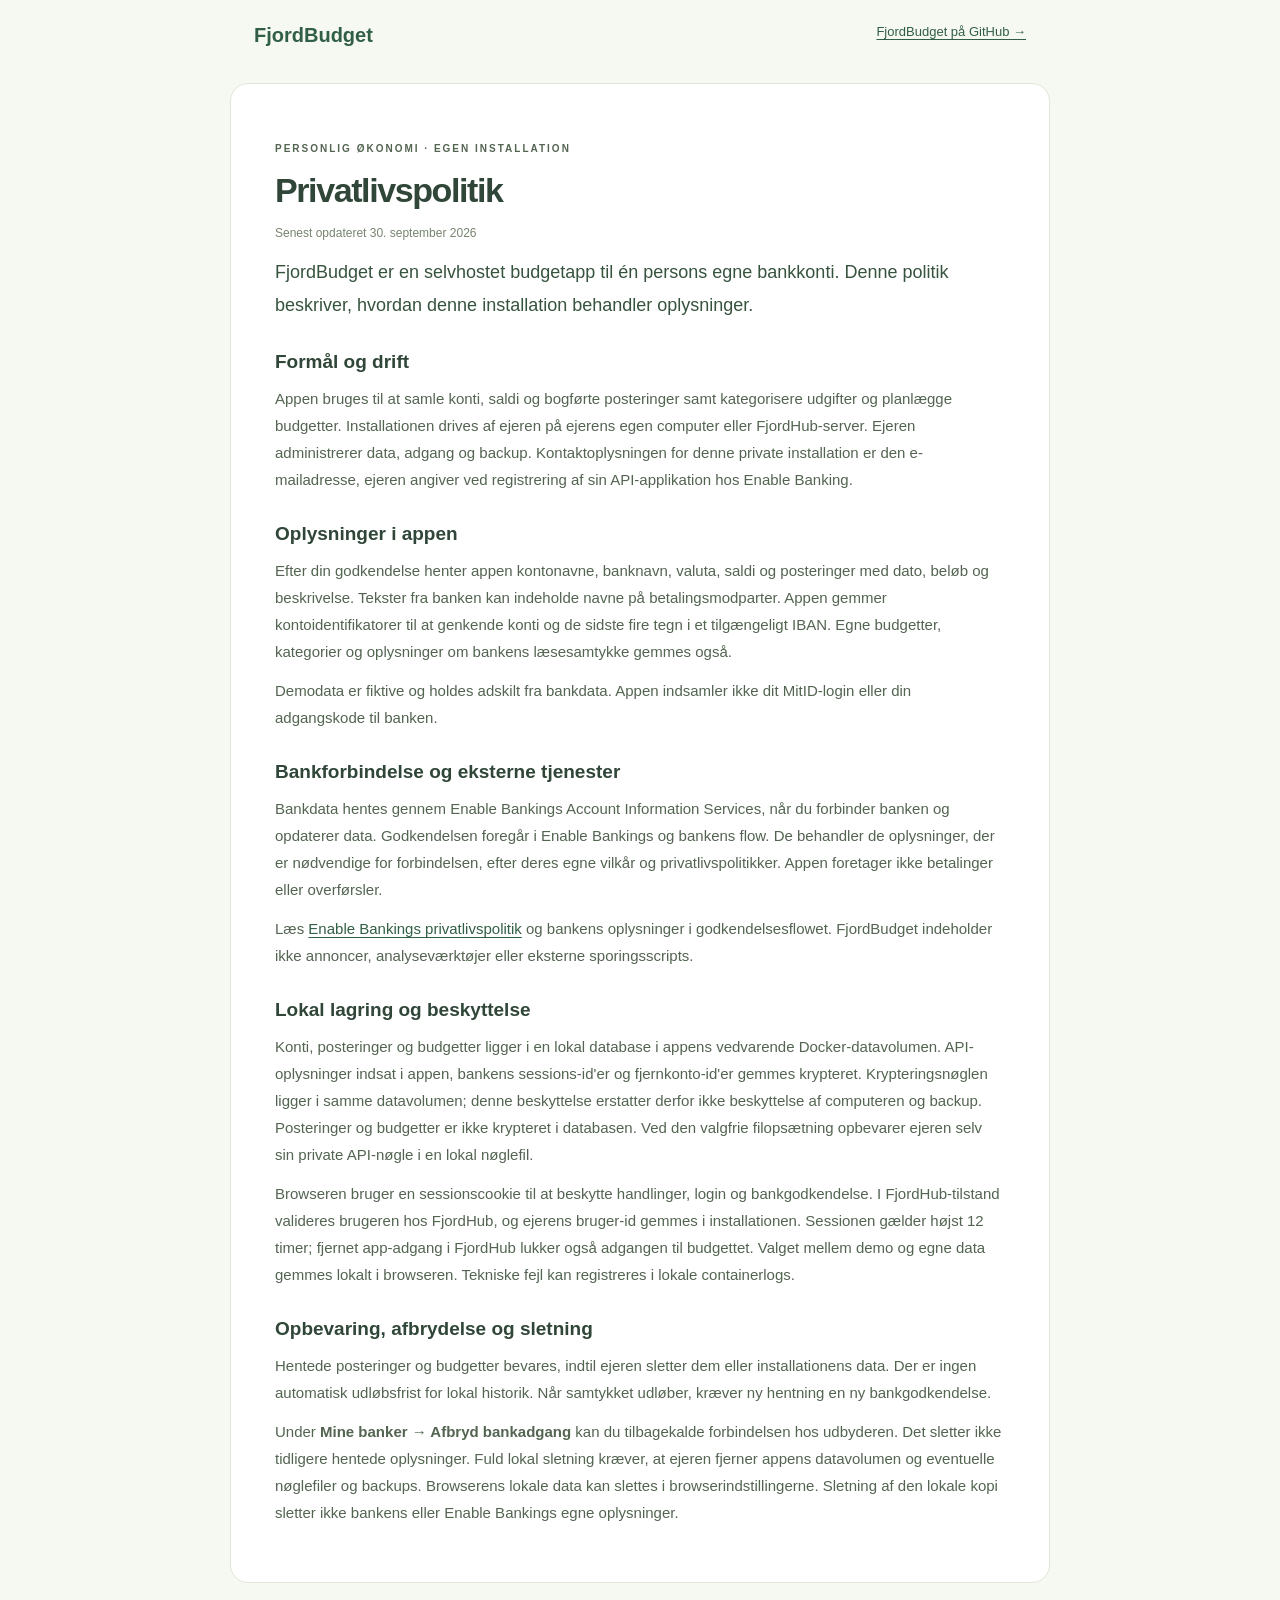
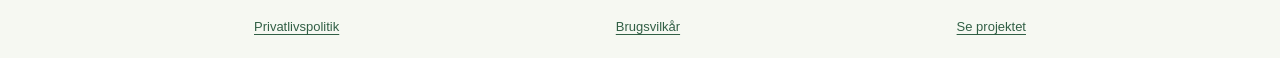
==== docs/privacy.html @ 4dcfc7d3 "Launch FjordBudget with FjordHub login, installer and branding" ====
<!doctype html>
<html lang="da">
<head>
  <meta charset="utf-8"><meta name="viewport" content="width=device-width,initial-scale=1">
  <title>Privatlivspolitik · FjordBudget</title>
  <link rel="icon" href="assets/icon.svg" type="image/svg+xml">
  <link rel="stylesheet" href="assets/style.css">
  <link rel="stylesheet" href="assets/legal.css">
<link rel="apple-touch-icon" href="assets/icon-180.png"><meta name="theme-color" content="#28533f"><link rel="manifest" href="assets/site.webmanifest"></head>
<body class="legal-page">
  <header class="legal-header"><a href="https://github.com/qlerup/fjordbudget" class="legal-brand">FjordBudget</a><a href="https://github.com/qlerup/fjordbudget">FjordBudget på GitHub →</a></header>
  <main class="legal-content">
    <p class="eyebrow">PERSONLIG ØKONOMI · EGEN INSTALLATION</p>
    <h1>Privatlivspolitik</h1>
    <p class="legal-date">Senest opdateret 30. september 2026</p>
    
    <p class="legal-intro">FjordBudget er en selvhostet budgetapp til én persons egne bankkonti. Denne politik beskriver, hvordan denne installation behandler oplysninger.</p>
    <h2>Formål og drift</h2>
    <p>Appen bruges til at samle konti, saldi og bogførte posteringer samt kategorisere udgifter og planlægge budgetter. Installationen drives af ejeren på ejerens egen computer eller FjordHub-server. Ejeren administrerer data, adgang og backup. Kontaktoplysningen for denne private installation er den e-mailadresse, ejeren angiver ved registrering af sin API-applikation hos Enable Banking.</p>
    <h2>Oplysninger i appen</h2>
    <p>Efter din godkendelse henter appen kontonavne, banknavn, valuta, saldi og posteringer med dato, beløb og beskrivelse. Tekster fra banken kan indeholde navne på betalingsmodparter. Appen gemmer kontoidentifikatorer til at genkende konti og de sidste fire tegn i et tilgængeligt IBAN. Egne budgetter, kategorier og oplysninger om bankens læsesamtykke gemmes også.</p>
    <p>Demodata er fiktive og holdes adskilt fra bankdata. Appen indsamler ikke dit MitID-login eller din adgangskode til banken.</p>
    <h2>Bankforbindelse og eksterne tjenester</h2>
    <p>Bankdata hentes gennem Enable Bankings Account Information Services, når du forbinder banken og opdaterer data. Godkendelsen foregår i Enable Bankings og bankens flow. De behandler de oplysninger, der er nødvendige for forbindelsen, efter deres egne vilkår og privatlivspolitikker. Appen foretager ikke betalinger eller overførsler.</p>
    <p>Læs <a href="https://enablebanking.com/privacy/" rel="noreferrer">Enable Bankings privatlivspolitik</a> og bankens oplysninger i godkendelsesflowet. FjordBudget indeholder ikke annoncer, analyseværktøjer eller eksterne sporingsscripts.</p>
    <h2>Lokal lagring og beskyttelse</h2>
    <p>Konti, posteringer og budgetter ligger i en lokal database i appens vedvarende Docker-datavolumen. API-oplysninger indsat i appen, bankens sessions-id'er og fjernkonto-id'er gemmes krypteret. Krypteringsnøglen ligger i samme datavolumen; denne beskyttelse erstatter derfor ikke beskyttelse af computeren og backup. Posteringer og budgetter er ikke krypteret i databasen. Ved den valgfrie filopsætning opbevarer ejeren selv sin private API-nøgle i en lokal nøglefil.</p>
    <p>Browseren bruger en sessionscookie til at beskytte handlinger, login og bankgodkendelse. I FjordHub-tilstand valideres brugeren hos FjordHub, og ejerens bruger-id gemmes i installationen. Sessionen gælder højst 12 timer; fjernet app-adgang i FjordHub lukker også adgangen til budgettet. Valget mellem demo og egne data gemmes lokalt i browseren. Tekniske fejl kan registreres i lokale containerlogs.</p>
    <h2>Opbevaring, afbrydelse og sletning</h2>
    <p>Hentede posteringer og budgetter bevares, indtil ejeren sletter dem eller installationens data. Der er ingen automatisk udløbsfrist for lokal historik. Når samtykket udløber, kræver ny hentning en ny bankgodkendelse.</p>
    <p>Under <strong>Mine banker → Afbryd bankadgang</strong> kan du tilbagekalde forbindelsen hos udbyderen. Det sletter ikke tidligere hentede oplysninger. Fuld lokal sletning kræver, at ejeren fjerner appens datavolumen og eventuelle nøglefiler og backups. Browserens lokale data kan slettes i browserindstillingerne. Sletning af den lokale kopi sletter ikke bankens eller Enable Bankings egne oplysninger.</p>
    
  </main>
  <footer class="legal-footer"><a href="privacy.html">Privatlivspolitik</a><a href="terms.html">Brugsvilkår</a><a href="https://github.com/qlerup/fjordbudget">Se projektet</a></footer>
</body>
</html>
---- docs/assets/style.css ----
:root{--bg:#f7f8f5;--surface:#fff;--ink:#24382f;--muted:#809087;--green:#285a44;--line:#e7ebe5;--pale:#eef3e9;--red:#b26653;--radius:15px;font-family:Inter,"Segoe UI",Arial,sans-serif;color:var(--ink);font-size:14px;font-synthesis:none}*{box-sizing:border-box}body{margin:0;background:var(--bg)}button,input,select{font:inherit}button,a,input,select{-webkit-tap-highlight-color:transparent}button{cursor:pointer}button:disabled{opacity:.5;cursor:default}a{color:var(--green)}button{color:inherit}button:focus-visible,a:focus-visible,input:focus-visible,select:focus-visible{outline:3px solid #90ae79;outline-offset:3px}svg{width:20px;height:20px;fill:none;stroke:currentColor;stroke-width:1.6;stroke-linecap:round;stroke-linejoin:round;flex-shrink:0}[hidden]{display:none!important}.symbols{position:absolute;width:0;height:0;overflow:hidden}.sr-only{position:absolute;width:1px;height:1px;padding:0;margin:-1px;overflow:hidden;clip:rect(0,0,0,0);border:0}.sidebar{width:244px;position:fixed;inset:0 auto 0 0;background:#fff;border-right:1px solid var(--line);display:flex;flex-direction:column;padding:32px 20px 0;z-index:10}.brand{display:flex;align-items:center;gap:10px;text-decoration:none;font-size:23px;font-weight:750;letter-spacing:-1px;margin:0 8px 37px}.brand-mark{width:35px;height:35px;background:var(--green);color:white;border-radius:10px;font-size:35px;font-family:Georgia,serif;line-height:36px;text-align:center;font-weight:bold}.brand-mark span{color:#c9dba5;font-size:24px}.brand-light{font-weight:450}.workspace{display:flex;gap:10px;align-items:center;padding:12px 9px;border:1px solid var(--line);border-radius:10px;font-size:12px;font-weight:600}.workspace-avatar{background:#e9ede5;border-radius:7px;padding:9px;color:#72826d;font-size:13px}.workspace small{display:block;color:var(--muted);font-size:10px;font-weight:400;margin-top:4px}.workspace-dot{height:6px;width:6px;border-radius:50%;background:#6b9560;margin-left:auto}.nav-label{font-size:10px;letter-spacing:1.5px;color:#97a096;margin:32px 12px 13px;font-weight:650}.second-label{margin-top:34px}.nav-item{display:flex;align-items:center;gap:12px;width:100%;padding:13px 14px;background:transparent;border:0;border-radius:9px;margin:3px 0;font-weight:500;color:#6c7a70;text-align:left}.nav-item:hover{background:#f6f8f3}.nav-item.active{color:var(--green);background:#edf2e8;font-weight:650}.nav-item svg{width:18px;height:18px}.nav-count{margin-left:auto;border-radius:5px;background:#e9eee5;color:#688364;padding:2px 6px;font-size:10px}.sidebar-bottom{margin:auto 8px 24px;padding-top:50px}.privacy-icon{display:inline-flex;border:1px solid #dce6d5;border-radius:10px;padding:9px;color:#76936b;margin-bottom:13px}.sidebar-bottom strong{font-size:12px;display:block}.sidebar-bottom p{font-size:11px;color:#8d988c;line-height:1.8}.local-status{font-size:10px;color:#8a9685}.local-status i{display:inline-block;width:5px;height:5px;background:#7da16a;border-radius:50%;margin-right:4px}.sidebar-footer{display:flex;align-items:center;gap:10px;border-top:1px solid var(--line);padding:19px 4px;font-size:11px;font-weight:600}.sidebar-footer small{display:block;font-weight:400;color:var(--muted);font-size:10px;margin-top:4px}.avatar{display:inline-flex;align-items:center;justify-content:center;background:#e9e5d8;color:#8b8168;width:32px;height:32px;border-radius:50%;font-weight:600;font-size:12px}main{margin-left:244px}.topbar{height:76px;padding:0 42px;display:flex;justify-content:space-between;align-items:center;border-bottom:1px solid var(--line);background:#fdfefa}.breadcrumb{font-size:12px;color:#899388}.breadcrumb span{padding:0 13px;color:#b5beb0}.breadcrumb strong{font-weight:500;color:#44533f}.topbar-right{display:flex;gap:24px;align-items:center}.read-badge{font-size:11px;color:#6d8063;display:flex;align-items:center;gap:7px}.read-badge svg{width:15px;height:15px}.content{max-width:1600px;margin:auto;padding:37px 42px 0}.page-heading{display:flex;justify-content:space-between;align-items:center;gap:20px}.eyebrow{font-size:9px;letter-spacing:2px;color:#86967c;font-weight:700;margin:0 0 11px}h1{font-size:34px;letter-spacing:-1.4px;font-weight:600;margin:0;line-height:1.2}.page-heading p:last-child{color:var(--muted);font-size:12px;margin:11px 0 0}.button{display:inline-flex;gap:9px;justify-content:center;align-items:center;border:1px solid transparent;padding:11px 16px;border-radius:8px;font-size:12px;font-weight:550;min-height:39px;white-space:nowrap}.button svg{width:16px;height:16px}.primary{background:var(--green);color:white}.primary:hover{background:#1b4431}.quiet{border-color:var(--line);background:white;color:#68775f}.quiet:hover{background:var(--pale)}.toolbar{display:flex;justify-content:space-between;gap:14px;align-items:center;margin-top:27px}.mode-switch{display:flex;background:#e9eee5;padding:3px;border-radius:8px}.mode-switch button{border:0;background:none;padding:8px 13px;border-radius:6px;font-size:11px;color:#78856f}.mode-switch .selected{background:white;color:#32492e;box-shadow:0 1px 4px #1525170b}.period-controls{display:flex;gap:8px}select,input[type=month]{border:1px solid var(--line);border-radius:8px;padding:9px 12px;background:#fff;color:#5e6e55;font-size:12px;min-height:36px}input[type=month]{max-width:185px}.demo-notice{display:flex;gap:9px;align-items:center;font-size:11px;color:#7c896f;padding:13px 0 20px}.notice-dot{width:6px;height:6px;background:#9bac7b;border-radius:50%}.demo-notice button{margin-left:auto;border:0;background:none;color:#6a7b57;font-size:11px}.demo-notice button span{margin-left:7px}.summary-grid{display:grid;grid-template-columns:1.15fr 1fr 1fr 1fr;gap:16px}.summary-card{background:white;border:1px solid var(--line);border-radius:var(--radius);padding:20px 23px;min-height:151px;position:relative;overflow:hidden}.summary-top{display:flex;align-items:center;justify-content:space-between;color:#7b8774;font-size:11px;position:relative;z-index:1}.summary-top svg{width:17px;height:17px}.metric{font-size:27px;letter-spacing:-1px;font-weight:600;margin:19px 0 12px;position:relative;z-index:1;white-space:nowrap}.metric-footer{font-size:10px;color:#99a18f;position:relative;z-index:1}.balance-card{background:#28533f;border-color:#28533f;color:white}.balance-card .summary-top,.balance-card .metric-footer{color:#c0d1b3}.balance-decoration{position:absolute;width:175px;height:175px;right:-55px;bottom:-104px;border:1px solid #adc59940;border-radius:50%;box-shadow:0 0 0 17px #adc59909,0 0 0 34px #adc59909,0 0 0 51px #adc59909}.metric-icon{border-radius:7px;padding:5px 8px;font-size:16px;line-height:1}.income{color:#6b9270;background:#eef6e9}.expense{color:#b09069;background:#f9f1e6}.budget-icon{color:#889fba;background:#edf2f7}.section-heading{display:flex;justify-content:space-between;align-items:center;gap:14px;margin-bottom:18px}.section-heading h2{font-size:16px;letter-spacing:-.3px;font-weight:600;margin:0}.section-heading p{font-size:10px;color:#95a08c;margin:6px 0 0}.accounts-section{margin-top:29px}.count{background:#e9eee3;color:#829172;padding:2px 6px;font-size:10px;border-radius:5px;vertical-align:2px;margin-left:7px}.accounts-grid{display:grid;grid-template-columns:repeat(3,minmax(0,1fr));gap:16px}.account-card{background:#fff;border:1px solid var(--line);border-radius:12px;padding:19px 20px;display:block;text-align:left;transition:border-color .15s,transform .15s;min-width:0}.account-card:hover{border-color:#a4b498;transform:translateY(-2px)}.account-top{display:flex;align-items:center;gap:11px}.account-bank-icon{width:35px;height:35px;border-radius:9px;display:flex;align-items:center;justify-content:center;background:#edf0f6;color:#8695ae}.account-card:nth-child(2) .account-bank-icon{background:#f5efe2;color:#a89566}.account-card:nth-child(3) .account-bank-icon{background:#eff3e7;color:#8c9c72}.account-name{font-size:12px;font-weight:600}.account-name small{display:block;font-size:9px;color:#99a18f;font-weight:400;margin-top:5px;overflow:hidden;text-overflow:ellipsis;white-space:nowrap}.account-top>.chevron{margin-left:auto;color:#a8b09e;width:14px;height:14px}.account-bottom{display:flex;justify-content:space-between;align-items:end;margin-top:20px;gap:8px}.account-balance{font-size:22px;font-weight:550;letter-spacing:-.6px}.account-number{font-size:10px;color:#a1a993;white-space:nowrap}.sync-status{font-size:11px;color:var(--muted);min-height:0;margin:9px 0 0}.insights{display:grid;grid-template-columns:1.35fr 1fr;gap:20px;margin-top:25px}.panel{border:1px solid var(--line);border-radius:var(--radius);background:white;padding:23px}.legend{display:flex;gap:13px;font-size:9px;color:#859278}.legend span{display:flex;gap:5px;align-items:center}.legend i{height:6px;width:6px;border-radius:2px}.income-dot{background:#698b5c}.expense-dot{background:#d7dec5}.cashflow-chart{height:190px;display:flex;align-items:stretch;gap:12px;margin-top:23px;position:relative;padding:12px 4px 0;background:repeating-linear-gradient(to top,transparent,transparent 46px,#f0f2ec 46px,#f0f2ec 47px)}.chart-group{flex:1;display:flex;flex-direction:column;align-items:center;justify-content:flex-end;gap:11px;min-width:0}.bars{height:146px;display:flex;align-items:flex-end;gap:7px;width:70%;max-width:82px}.bar{width:50%;border-radius:5px 5px 0 0;min-height:2px;background:#698b5c}.bar.expenses{background:#d7dec5}.chart-label{font-size:10px;color:#97a08e;min-height:18px}.chart-footer{display:flex;justify-content:space-between;align-items:center;border-top:1px solid #f0f2eb;margin-top:16px;padding-top:14px;font-size:9px;color:#99a38e;gap:10px}.chart-footer strong{color:#6b835a;font-size:10px;font-weight:550;white-space:nowrap}.text-button{background:none;border:0;font-size:11px;color:#6d845a;padding:5px 0;text-decoration:none}.text-button span{margin-left:7px}.budget-progress-label{display:flex;justify-content:space-between;font-size:10px;color:#92a083;margin:22px 0 9px}.budget-progress-label strong{color:#435e35;font-size:12px;font-weight:550}.progress{height:6px;border-radius:8px;background:#eff2e9;overflow:hidden}.progress-fill{height:100%;border-radius:8px;background:#849e69}.progress-fill.over{background:#c99176}.budget-row{display:grid;grid-template-columns:minmax(0,1fr) auto;align-items:center;column-gap:10px;row-gap:8px;margin-top:17px;font-size:11px}.budget-category{display:flex;align-items:center;gap:7px;color:#617050}.category-dot{width:7px;height:7px;border-radius:50%;flex:none}.budget-value{font-size:10px;color:#9ca58e}.budget-value b{color:#657a53;font-weight:500}.budget-row .progress{grid-column:1/-1;height:4px}.budget-detail{display:block;border-top:1px solid #f1f3eb;margin-top:20px;padding-top:14px;width:100%;text-align:left}.full-budget{margin-top:25px}.full-budget .budget-row{padding:15px 0;font-size:14px}.full-budget .budget-value{font-size:13px}.transactions-panel{margin-top:25px;padding-bottom:0}.transaction-filters{display:flex;gap:10px;margin:22px 0 16px}.search-field{display:flex;align-items:center;gap:9px;flex:1;border:1px solid var(--line);border-radius:7px;padding:0 11px;color:#9fa890}.search-field input{border:0;outline:none;background:none;width:100%;padding:10px 0;font-size:11px;min-width:0;color:var(--ink)}.search-field svg{width:15px;height:15px}.search-field input::placeholder{color:#a1aa95}.transaction-filters select{font-size:10px;max-width:190px;min-width:132px}.subtle-tag{font-size:9px;color:#8e9d80;background:#f4f6ef;border:1px solid #e9eddf;border-radius:5px;padding:5px 8px}.table-scroll{overflow-x:auto}table{width:100%;border-collapse:collapse;text-align:left;white-space:nowrap}th{font-size:9px;font-weight:500;color:#a0a98f;background:#f8faf4;padding:12px 9px}th:first-child{border-radius:5px 0 0 5px;padding-left:12px}th:last-child{border-radius:0 5px 5px 0}td{padding:13px 9px;border-bottom:1px solid #f0f3eb;font-size:10px;color:#899779}td:first-child{padding-left:4px}.amount-cell{text-align:right}td.amount-cell{font-weight:600;font-size:11px;color:#526647}.positive{color:#4a8761!important}.merchant{display:flex;align-items:center;gap:10px;max-width:330px}.merchant-logo{background:#f2f4ed;border:1px solid #e9ede1;min-width:31px;height:31px;border-radius:8px;display:flex;align-items:center;justify-content:center;font-size:11px;font-weight:600;color:#7d8d6c}.merchant-name{display:block;color:#465c39;font-size:11px;font-weight:500;max-width:260px;overflow:hidden;text-overflow:ellipsis}.merchant-kind{display:block;color:#a6ae99;font-size:9px;margin-top:4px}.category-select{padding:5px 7px;font-size:9px;border-color:transparent;background:#f5f7ef;color:#7e8f6c;max-width:145px;min-height:28px;border-radius:5px}.category-select:hover{border-color:#dce3d0}.table-footer{display:flex;justify-content:space-between;align-items:center;padding:16px 0;color:#9aa58b;font-size:10px}.table-footer>div{display:flex;align-items:center;gap:13px}.page-button{border:1px solid var(--line);border-radius:5px;background:white;padding:4px 9px;color:#7b8c68}.main-footer{display:flex;justify-content:space-between;gap:15px;padding:26px 0 25px;font-size:9px;color:#a4ad96}.main-footer span span{padding:0 6px}.empty-state{text-align:center;padding:36px 20px;color:#8a997b;grid-column:1/-1;border:1px dashed #dce4d0;border-radius:12px}.empty-state svg{width:26px;height:26px}.empty-state h3{font-size:14px;font-weight:550;color:#6a7e5a}.empty-state p{font-size:12px}.loading{padding:65px;text-align:center;color:#7e8f6f}.error-box{background:#fff2ec;border:1px solid #edcfbe;border-radius:8px;color:#9d573c;padding:12px;margin:16px 0;font-size:12px;line-height:1.6}.negative{color:var(--red)!important}dialog{border:1px solid #e0e7d7;border-radius:20px;box-shadow:0 30px 100px #14261330;width:min(560px,calc(100% - 28px));max-height:90vh;padding:30px;color:var(--ink);overflow:auto}dialog::backdrop{background:#14241666;backdrop-filter:blur(4px)}.dialog-header{display:flex;justify-content:space-between;align-items:center;gap:14px;margin-bottom:19px}.dialog-icon{background:#edf3e6;color:#6a8954;padding:11px;border-radius:12px;display:flex}.icon-button{padding:6px;display:flex;background:transparent;border:0;color:#8a9880;border-radius:5px;margin-left:auto}.icon-button:hover{background:#f1f5e9}dialog h2{font-size:26px;font-weight:600;letter-spacing:-.8px;margin:0}dialog h3{font-size:15px;font-weight:600}dialog p{font-size:12px;line-height:1.75;color:#849475}.dialog-intro{margin:12px 0 20px}.permission-box{display:flex;gap:12px;background:#f1f6eb;border:1px solid #e2ebd7;border-radius:11px;padding:15px;margin-bottom:23px;color:#6c8a53}.permission-box strong{display:block;font-size:12px;color:#536f3d}.permission-box span{display:block;margin-top:6px;font-size:11px;line-height:1.7}.setup-steps{padding-left:23px;color:#7d9564}.setup-steps li{padding:7px 0 12px 4px;font-size:12px}.setup-steps strong{display:block;color:#536a43;font-size:12px}.setup-steps span{display:block;margin-top:6px;color:#8a9979;font-size:11px;line-height:1.7}code{font-size:11px;background:#f1f3ec;padding:3px 5px;border-radius:4px;overflow-wrap:anywhere}#callbackUrl{display:block;margin-top:8px;padding:10px}.full-width{width:100%;margin-top:15px}#bankPicker label{display:block;margin-bottom:8px;font-size:12px}#bankSelect{width:100%}.small{font-size:11px}.muted{color:var(--muted)}.connection{padding:16px 0;border-top:1px solid var(--line);margin-top:15px}.connection strong{font-size:13px}.connection p{font-size:11px;margin:7px 0}.disconnect{color:#a3745f;background:none;border:0;padding:4px 0;font-size:11px}.budget-fields{display:grid;gap:12px;margin:20px 0}.budget-field{display:flex;justify-content:space-between;align-items:center;gap:12px;font-size:12px}.budget-field input{width:130px;padding:10px;border:1px solid #dde5d4;border-radius:7px;text-align:right}.dialog-actions{display:flex;justify-content:flex-end;gap:10px;border-top:1px solid var(--line);padding-top:20px}.toast{position:fixed;bottom:26px;left:calc(50% + 122px);transform:translateX(-50%);background:#284c33;color:white;padding:14px 22px;border-radius:10px;box-shadow:0 8px 30px #20301222;z-index:100;font-size:12px;max-width:calc(100vw - 30px)}
@media(min-width:1600px){.content{padding-top:45px}.summary-card{padding:24px}.metric{font-size:32px}.cashflow-chart{height:220px}.bars{height:176px}.accounts-section{margin-top:34px}}
@media(max-width:1250px){.sidebar{width:210px;padding-left:15px;padding-right:15px}.brand{font-size:20px;margin-left:3px}.workspace{padding:10px 7px}.workspace small{font-size:9px}main{margin-left:210px}.content{padding:29px 25px 0}.topbar{padding:0 25px}.metric{font-size:23px}.summary-card{padding:17px}.account-balance{font-size:19px}.insights{grid-template-columns:1.1fr 1fr;gap:16px}.panel{padding:19px}.legend{gap:8px;font-size:8px}.toast{left:calc(50% + 105px)}}
@media(max-width:1050px){.summary-grid{grid-template-columns:1fr 1fr}.accounts-grid{gap:10px}.account-card{padding:15px}.account-balance{font-size:18px}.account-number{display:none}.insights{grid-template-columns:1fr}.legend{font-size:10px}.budget-preview .budget-row{margin-top:15px}.cashflow-chart{height:210px}.bars{height:166px}}
@media(max-width:760px){.sidebar{position:sticky;inset:auto;top:0;width:100%;height:auto;padding:10px 16px;border-right:0;border-bottom:1px solid var(--line);flex-direction:row;align-items:center;justify-content:space-between}.brand{margin:0;font-size:19px;gap:7px}.brand-mark{width:28px;height:28px;font-size:28px;line-height:29px}.brand-mark span{font-size:20px}.workspace,.nav-label,.sidebar-bottom,.sidebar-footer,.sidebar>.nav-item{display:none}.sidebar nav{display:flex;gap:2px}.nav-item{padding:8px;width:auto;font-size:0;gap:0;border-radius:7px}.nav-item svg{width:18px;height:18px}.nav-count{display:none}main{margin-left:0}.topbar{height:48px;padding:0 20px}.topbar-right .avatar{display:none}.read-badge{font-size:9px;gap:4px}.breadcrumb{font-size:10px}.breadcrumb span{padding:0 7px}.content{padding:25px 19px 0}.page-heading{align-items:flex-start;gap:12px}h1{font-size:26px;letter-spacing:-1px}.eyebrow{font-size:8px;letter-spacing:1.5px}.page-heading p:last-child{font-size:11px}.page-heading>.button{font-size:10px;padding:9px 11px;min-height:35px;gap:5px}.page-heading>.button svg{width:13px}.toolbar{margin-top:23px;flex-wrap:wrap}.mode-switch{width:100%}.mode-switch button{flex:1}.period-controls{width:100%;justify-content:flex-end}.period-controls input{flex:1;max-width:none}.demo-notice{font-size:10px;align-items:flex-start;line-height:1.6;padding:14px 0}.notice-dot{margin-top:5px;flex-shrink:0}.demo-notice button{display:none}.summary-grid{gap:10px}.summary-card{min-height:129px;padding:15px}.summary-top{font-size:10px;gap:4px}.metric{font-size:22px;margin:16px 0 10px}.metric-footer{font-size:8px;line-height:1.5}.metric-icon{padding:4px 6px;font-size:13px}.accounts-section{margin-top:25px}.section-heading h2{font-size:15px}.section-heading p{font-size:9px}.section-heading .button{font-size:10px;padding:9px}.accounts-grid{grid-template-columns:1fr}.account-card{display:flex;justify-content:space-between;align-items:center;padding:15px}.account-top{gap:10px;min-width:0}.account-name{font-size:12px}.account-name small{font-size:9px}.account-top>.chevron{display:none}.account-bottom{margin-top:0;flex-direction:column;align-items:flex-end;gap:5px}.account-balance{font-size:20px}.account-number{display:block}.panel{padding:17px}.insights{margin-top:20px}.legend{font-size:8px}.transactions-panel{padding-bottom:0}.transaction-filters{flex-wrap:wrap;margin:17px 0 12px;gap:8px}.search-field{flex-basis:100%}.transaction-filters select{flex:1;max-width:none;min-width:0}.merchant{max-width:190px}.merchant-name{max-width:145px}.table-scroll{margin-right:-17px;padding-right:17px}table{min-width:650px}td{padding:13px 8px}.main-footer{font-size:8px}.main-footer>span:last-child{display:none}.toast{left:50%;width:max-content}.chart-footer{font-size:8px}.chart-footer strong{font-size:9px}dialog{padding:23px}.dialog-header{margin-bottom:17px}dialog h2{font-size:24px}.empty-state{padding:25px 16px}}
@media(prefers-reduced-motion:reduce){*{scroll-behavior:auto!important;transition:none!important}}
/* Keep amounts visible on a phone; category editing stays below the merchant. */
@media(max-width:760px){
  .table-scroll{overflow:visible;margin:0;padding:0}
  table{min-width:0;white-space:normal;display:block}
  thead{display:none}tbody{display:block}
  tbody tr{display:grid;grid-template-columns:minmax(0,1fr) auto;gap:3px 9px;padding:13px 0;border-bottom:1px solid var(--line)}
  td{border:0;padding:0!important}
  td:first-child{grid-column:1;grid-row:1}
  td:nth-child(2),td:nth-child(4){display:none}
  td:nth-child(3){grid-column:1;grid-row:2;padding-left:41px!important}
  td.amount-cell{grid-column:2;grid-row:1/3;align-self:center;font-size:12px;white-space:nowrap}
  .merchant{max-width:none;min-width:0}.merchant>span:last-child{min-width:0}
  .merchant-name{max-width:100%;font-size:12px}.merchant-kind{font-size:10px}
  .category-select{font-size:10px;max-width:145px;min-height:26px;padding:3px 5px}
}

#bankCredentialsForm{margin:18px 0 22px}#bankCredentialsForm label{display:block;font-size:12px;font-weight:600;margin:14px 0 8px}#bankCredentialsForm input,#bankCredentialsForm textarea{display:block;box-sizing:border-box;width:100%;min-width:0;border:1px solid var(--line);border-radius:8px;padding:11px;background:#fafbf7;color:var(--ink);font:12px monospace}#bankCredentialsForm textarea{resize:vertical}#editBankCredentials{margin-top:14px}

.bank-dropdown{border:1px solid var(--line);border-radius:10px;background:white;overflow:hidden}.bank-dropdown:focus-within{border-color:#91ab7d;box-shadow:0 0 0 3px #91ab7d26}.bank-dropdown-button{display:flex;align-items:center;justify-content:space-between;gap:12px;width:100%;padding:13px 15px;border:0;background:#fafcf7;color:var(--ink);font:inherit;font-size:12px;text-align:left}.bank-dropdown-button svg{width:15px;height:15px;transform:rotate(90deg)}.bank-dropdown-button[aria-expanded=true] svg{transform:rotate(-90deg)}.bank-dropdown-panel{border-top:1px solid var(--line);padding:8px}.bank-dropdown-panel input{box-sizing:border-box;width:100%;padding:10px 12px;border:1px solid var(--line);border-radius:7px;font:inherit;font-size:12px;background:#fafcf7;color:var(--ink)}#bankOptions{max-height:210px;overflow:auto;margin-top:6px}.bank-option{padding:11px 12px;border-radius:7px;font-size:12px;cursor:pointer;display:flex;justify-content:space-between;gap:8px;align-items:center}.bank-option[aria-selected=true]{color:var(--green);font-weight:650;background:#edf3e7}.bank-option.active,.bank-option:hover{background:#f0f4e9}.bank-option[aria-disabled=true]{color:#8b9286;cursor:default}.bank-option small{font-size:10px;font-weight:400;text-align:right;max-width:130px}.bank-search-empty{padding:5px 10px}#bankAvailability{background:#f5f7f0;border-radius:8px;padding:12px}
---- docs/assets/legal.css ----
.legal-page{background:#f6f8f2;color:#304638}
.login-card{max-width:480px!important;margin:8vh auto!important}.login-card>img{max-width:100%;height:auto}.login-form{display:grid;gap:10px;margin-top:24px}.login-form label{font-size:13px}.login-form input:not([type=hidden]){width:100%;box-sizing:border-box;background:#fafcf7;border:1px solid #dce5d5;border-radius:8px;padding:12px;font:inherit}.login-card .small{font-size:12px}
.legal-header,.legal-footer{max-width:820px;margin:auto;padding:24px;display:flex;justify-content:space-between;gap:18px;flex-wrap:wrap;font-size:13px}
.legal-page a{color:#315f45;text-underline-offset:3px}
.legal-brand{font-size:20px;font-weight:700;text-decoration:none}
main.legal-content{box-sizing:border-box;max-width:820px;margin:12px auto;background:white;border:1px solid #e0e7d7;border-radius:18px;padding:44px}
.legal-content h1{font-size:34px;overflow-wrap:anywhere}.legal-content h2{font-size:19px;margin:30px 0 12px}
.legal-content p{font-size:15px;line-height:1.8;margin:12px 0;color:#536451}.legal-content .legal-intro{font-size:18px;color:#36533e}
.legal-content .eyebrow{font-size:10px}.legal-content .legal-date{font-size:12px;color:#77836f}
@media(max-width:600px){main.legal-content{margin:0 12px;padding:24px}.legal-content h1{font-size:29px}.legal-header,.legal-footer{padding:20px 24px}}
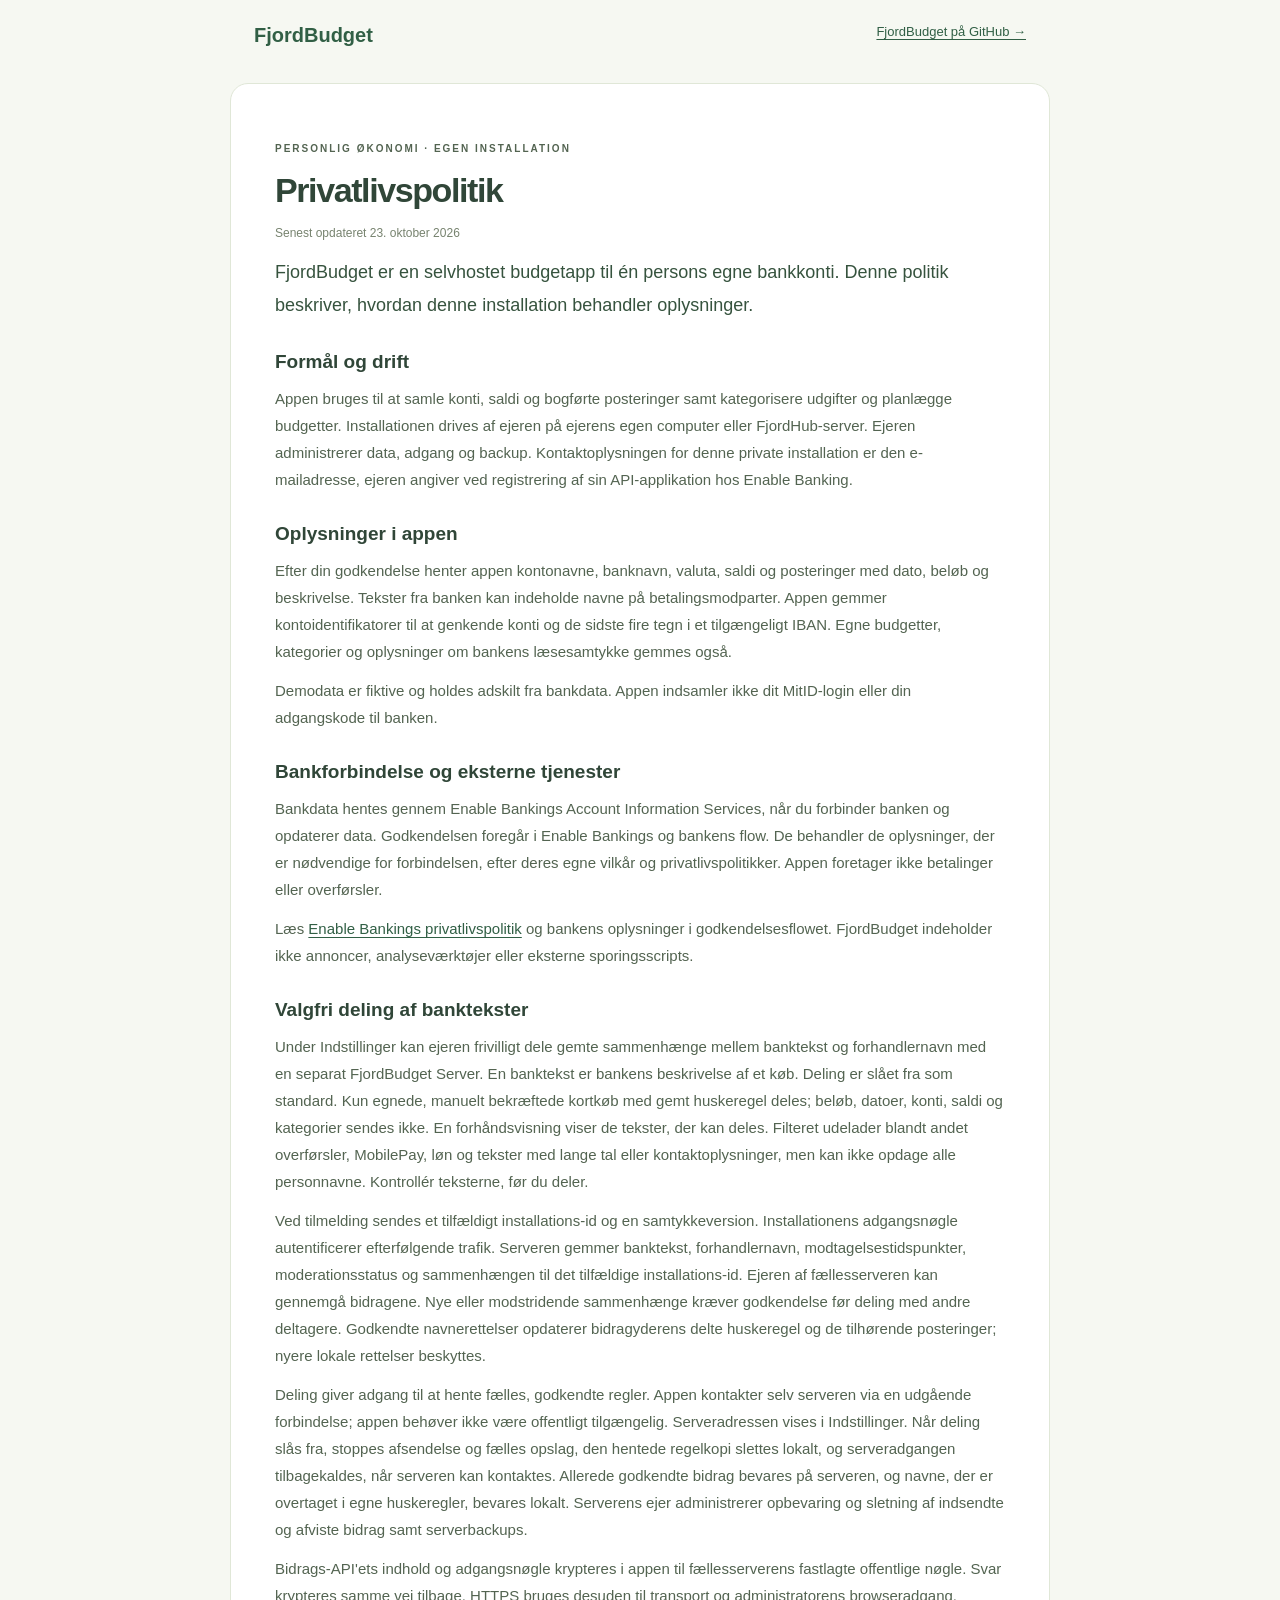
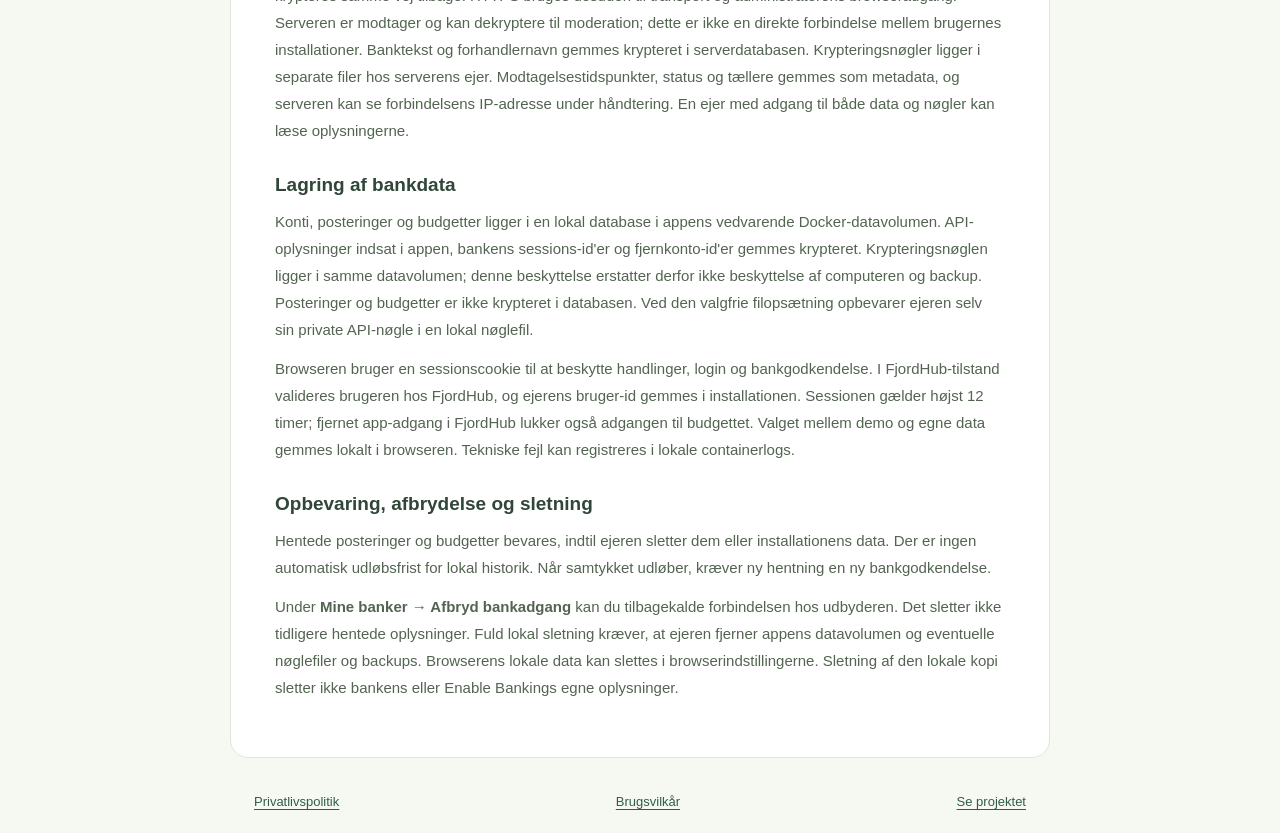
==== commit a4523f17: "Add opt-in encrypted FjordBudget Server collaboration and moderation" ====
--- a/docs/privacy.html
+++ b/docs/privacy.html
@@ -3,16 +3,16 @@
 <head>
   <meta charset="utf-8"><meta name="viewport" content="width=device-width,initial-scale=1">
   <title>Privatlivspolitik · FjordBudget</title>
-  <link rel="icon" href="assets/icon.svg" type="image/svg+xml">
+  <link rel="icon" href="assets/icon.svg?v=brand-budget-green-20261005" type="image/svg+xml">
   <link rel="stylesheet" href="assets/style.css">
   <link rel="stylesheet" href="assets/legal.css">
-<link rel="apple-touch-icon" href="assets/icon-180.png"><meta name="theme-color" content="#28533f"><link rel="manifest" href="assets/site.webmanifest"></head>
+<link rel="apple-touch-icon" href="assets/icon-180.png?v=brand-budget-green-20261005"><meta name="theme-color" content="#28533f"><link rel="manifest" href="assets/site.webmanifest"></head>
 <body class="legal-page">
   <header class="legal-header"><a href="https://github.com/qlerup/fjordbudget" class="legal-brand">FjordBudget</a><a href="https://github.com/qlerup/fjordbudget">FjordBudget på GitHub →</a></header>
   <main class="legal-content">
     <p class="eyebrow">PERSONLIG ØKONOMI · EGEN INSTALLATION</p>
     <h1>Privatlivspolitik</h1>
-    <p class="legal-date">Senest opdateret 30. september 2026</p>
+    <p class="legal-date">Senest opdateret 23. oktober 2026</p>
     
     <p class="legal-intro">FjordBudget er en selvhostet budgetapp til én persons egne bankkonti. Denne politik beskriver, hvordan denne installation behandler oplysninger.</p>
     <h2>Formål og drift</h2>
@@ -23,7 +23,12 @@
     <h2>Bankforbindelse og eksterne tjenester</h2>
     <p>Bankdata hentes gennem Enable Bankings Account Information Services, når du forbinder banken og opdaterer data. Godkendelsen foregår i Enable Bankings og bankens flow. De behandler de oplysninger, der er nødvendige for forbindelsen, efter deres egne vilkår og privatlivspolitikker. Appen foretager ikke betalinger eller overførsler.</p>
     <p>Læs <a href="https://enablebanking.com/privacy/" rel="noreferrer">Enable Bankings privatlivspolitik</a> og bankens oplysninger i godkendelsesflowet. FjordBudget indeholder ikke annoncer, analyseværktøjer eller eksterne sporingsscripts.</p>
-    <h2>Lokal lagring og beskyttelse</h2>
+    <h2>Valgfri deling af banktekster</h2>
+    <p>Under Indstillinger kan ejeren frivilligt dele gemte sammenhænge mellem banktekst og forhandlernavn med en separat FjordBudget Server. En banktekst er bankens beskrivelse af et køb. Deling er slået fra som standard. Kun egnede, manuelt bekræftede kortkøb med gemt huskeregel deles; beløb, datoer, konti, saldi og kategorier sendes ikke. En forhåndsvisning viser de tekster, der kan deles. Filteret udelader blandt andet overførsler, MobilePay, løn og tekster med lange tal eller kontaktoplysninger, men kan ikke opdage alle personnavne. Kontrollér teksterne, før du deler.</p>
+    <p>Ved tilmelding sendes et tilfældigt installations-id og en samtykkeversion. Installationens adgangsnøgle autentificerer efterfølgende trafik. Serveren gemmer banktekst, forhandlernavn, modtagelsestidspunkter, moderationsstatus og sammenhængen til det tilfældige installations-id. Ejeren af fællesserveren kan gennemgå bidragene. Nye eller modstridende sammenhænge kræver godkendelse før deling med andre deltagere. Godkendte navnerettelser opdaterer bidragyderens delte huskeregel og de tilhørende posteringer; nyere lokale rettelser beskyttes.</p>
+    <p>Deling giver adgang til at hente fælles, godkendte regler. Appen kontakter selv serveren via en udgående forbindelse; appen behøver ikke være offentligt tilgængelig. Serveradressen vises i Indstillinger. Når deling slås fra, stoppes afsendelse og fælles opslag, den hentede regelkopi slettes lokalt, og serveradgangen tilbagekaldes, når serveren kan kontaktes. Allerede godkendte bidrag bevares på serveren, og navne, der er overtaget i egne huskeregler, bevares lokalt. Serverens ejer administrerer opbevaring og sletning af indsendte og afviste bidrag samt serverbackups.</p>
+    <p>Bidrags-API'ets indhold og adgangsnøgle krypteres i appen til fællesserverens fastlagte offentlige nøgle. Svar krypteres samme vej tilbage. HTTPS bruges desuden til transport og administratorens browseradgang. Serveren er modtager og kan dekryptere til moderation; dette er ikke en direkte forbindelse mellem brugernes installationer. Banktekst og forhandlernavn gemmes krypteret i serverdatabasen. Krypteringsnøgler ligger i separate filer hos serverens ejer. Modtagelsestidspunkter, status og tællere gemmes som metadata, og serveren kan se forbindelsens IP-adresse under håndtering. En ejer med adgang til både data og nøgler kan læse oplysningerne.</p>
+    <h2>Lagring af bankdata</h2>
     <p>Konti, posteringer og budgetter ligger i en lokal database i appens vedvarende Docker-datavolumen. API-oplysninger indsat i appen, bankens sessions-id'er og fjernkonto-id'er gemmes krypteret. Krypteringsnøglen ligger i samme datavolumen; denne beskyttelse erstatter derfor ikke beskyttelse af computeren og backup. Posteringer og budgetter er ikke krypteret i databasen. Ved den valgfrie filopsætning opbevarer ejeren selv sin private API-nøgle i en lokal nøglefil.</p>
     <p>Browseren bruger en sessionscookie til at beskytte handlinger, login og bankgodkendelse. I FjordHub-tilstand valideres brugeren hos FjordHub, og ejerens bruger-id gemmes i installationen. Sessionen gælder højst 12 timer; fjernet app-adgang i FjordHub lukker også adgangen til budgettet. Valget mellem demo og egne data gemmes lokalt i browseren. Tekniske fejl kan registreres i lokale containerlogs.</p>
     <h2>Opbevaring, afbrydelse og sletning</h2>
--- a/docs/assets/style.css
+++ b/docs/assets/style.css
@@ -1,8 +1,8 @@
-:root{--bg:#f7f8f5;--surface:#fff;--ink:#24382f;--muted:#809087;--green:#285a44;--line:#e7ebe5;--pale:#eef3e9;--red:#b26653;--radius:15px;font-family:Inter,"Segoe UI",Arial,sans-serif;color:var(--ink);font-size:14px;font-synthesis:none}*{box-sizing:border-box}body{margin:0;background:var(--bg)}button,input,select{font:inherit}button,a,input,select{-webkit-tap-highlight-color:transparent}button{cursor:pointer}button:disabled{opacity:.5;cursor:default}a{color:var(--green)}button{color:inherit}button:focus-visible,a:focus-visible,input:focus-visible,select:focus-visible{outline:3px solid #90ae79;outline-offset:3px}svg{width:20px;height:20px;fill:none;stroke:currentColor;stroke-width:1.6;stroke-linecap:round;stroke-linejoin:round;flex-shrink:0}[hidden]{display:none!important}.symbols{position:absolute;width:0;height:0;overflow:hidden}.sr-only{position:absolute;width:1px;height:1px;padding:0;margin:-1px;overflow:hidden;clip:rect(0,0,0,0);border:0}.sidebar{width:244px;position:fixed;inset:0 auto 0 0;background:#fff;border-right:1px solid var(--line);display:flex;flex-direction:column;padding:32px 20px 0;z-index:10}.brand{display:flex;align-items:center;gap:10px;text-decoration:none;font-size:23px;font-weight:750;letter-spacing:-1px;margin:0 8px 37px}.brand-mark{width:35px;height:35px;background:var(--green);color:white;border-radius:10px;font-size:35px;font-family:Georgia,serif;line-height:36px;text-align:center;font-weight:bold}.brand-mark span{color:#c9dba5;font-size:24px}.brand-light{font-weight:450}.workspace{display:flex;gap:10px;align-items:center;padding:12px 9px;border:1px solid var(--line);border-radius:10px;font-size:12px;font-weight:600}.workspace-avatar{background:#e9ede5;border-radius:7px;padding:9px;color:#72826d;font-size:13px}.workspace small{display:block;color:var(--muted);font-size:10px;font-weight:400;margin-top:4px}.workspace-dot{height:6px;width:6px;border-radius:50%;background:#6b9560;margin-left:auto}.nav-label{font-size:10px;letter-spacing:1.5px;color:#97a096;margin:32px 12px 13px;font-weight:650}.second-label{margin-top:34px}.nav-item{display:flex;align-items:center;gap:12px;width:100%;padding:13px 14px;background:transparent;border:0;border-radius:9px;margin:3px 0;font-weight:500;color:#6c7a70;text-align:left}.nav-item:hover{background:#f6f8f3}.nav-item.active{color:var(--green);background:#edf2e8;font-weight:650}.nav-item svg{width:18px;height:18px}.nav-count{margin-left:auto;border-radius:5px;background:#e9eee5;color:#688364;padding:2px 6px;font-size:10px}.sidebar-bottom{margin:auto 8px 24px;padding-top:50px}.privacy-icon{display:inline-flex;border:1px solid #dce6d5;border-radius:10px;padding:9px;color:#76936b;margin-bottom:13px}.sidebar-bottom strong{font-size:12px;display:block}.sidebar-bottom p{font-size:11px;color:#8d988c;line-height:1.8}.local-status{font-size:10px;color:#8a9685}.local-status i{display:inline-block;width:5px;height:5px;background:#7da16a;border-radius:50%;margin-right:4px}.sidebar-footer{display:flex;align-items:center;gap:10px;border-top:1px solid var(--line);padding:19px 4px;font-size:11px;font-weight:600}.sidebar-footer small{display:block;font-weight:400;color:var(--muted);font-size:10px;margin-top:4px}.avatar{display:inline-flex;align-items:center;justify-content:center;background:#e9e5d8;color:#8b8168;width:32px;height:32px;border-radius:50%;font-weight:600;font-size:12px}main{margin-left:244px}.topbar{height:76px;padding:0 42px;display:flex;justify-content:space-between;align-items:center;border-bottom:1px solid var(--line);background:#fdfefa}.breadcrumb{font-size:12px;color:#899388}.breadcrumb span{padding:0 13px;color:#b5beb0}.breadcrumb strong{font-weight:500;color:#44533f}.topbar-right{display:flex;gap:24px;align-items:center}.read-badge{font-size:11px;color:#6d8063;display:flex;align-items:center;gap:7px}.read-badge svg{width:15px;height:15px}.content{max-width:1600px;margin:auto;padding:37px 42px 0}.page-heading{display:flex;justify-content:space-between;align-items:center;gap:20px}.eyebrow{font-size:9px;letter-spacing:2px;color:#86967c;font-weight:700;margin:0 0 11px}h1{font-size:34px;letter-spacing:-1.4px;font-weight:600;margin:0;line-height:1.2}.page-heading p:last-child{color:var(--muted);font-size:12px;margin:11px 0 0}.button{display:inline-flex;gap:9px;justify-content:center;align-items:center;border:1px solid transparent;padding:11px 16px;border-radius:8px;font-size:12px;font-weight:550;min-height:39px;white-space:nowrap}.button svg{width:16px;height:16px}.primary{background:var(--green);color:white}.primary:hover{background:#1b4431}.quiet{border-color:var(--line);background:white;color:#68775f}.quiet:hover{background:var(--pale)}.toolbar{display:flex;justify-content:space-between;gap:14px;align-items:center;margin-top:27px}.mode-switch{display:flex;background:#e9eee5;padding:3px;border-radius:8px}.mode-switch button{border:0;background:none;padding:8px 13px;border-radius:6px;font-size:11px;color:#78856f}.mode-switch .selected{background:white;color:#32492e;box-shadow:0 1px 4px #1525170b}.period-controls{display:flex;gap:8px}select,input[type=month]{border:1px solid var(--line);border-radius:8px;padding:9px 12px;background:#fff;color:#5e6e55;font-size:12px;min-height:36px}input[type=month]{max-width:185px}.demo-notice{display:flex;gap:9px;align-items:center;font-size:11px;color:#7c896f;padding:13px 0 20px}.notice-dot{width:6px;height:6px;background:#9bac7b;border-radius:50%}.demo-notice button{margin-left:auto;border:0;background:none;color:#6a7b57;font-size:11px}.demo-notice button span{margin-left:7px}.summary-grid{display:grid;grid-template-columns:1.15fr 1fr 1fr 1fr;gap:16px}.summary-card{background:white;border:1px solid var(--line);border-radius:var(--radius);padding:20px 23px;min-height:151px;position:relative;overflow:hidden}.summary-top{display:flex;align-items:center;justify-content:space-between;color:#7b8774;font-size:11px;position:relative;z-index:1}.summary-top svg{width:17px;height:17px}.metric{font-size:27px;letter-spacing:-1px;font-weight:600;margin:19px 0 12px;position:relative;z-index:1;white-space:nowrap}.metric-footer{font-size:10px;color:#99a18f;position:relative;z-index:1}.balance-card{background:#28533f;border-color:#28533f;color:white}.balance-card .summary-top,.balance-card .metric-footer{color:#c0d1b3}.balance-decoration{position:absolute;width:175px;height:175px;right:-55px;bottom:-104px;border:1px solid #adc59940;border-radius:50%;box-shadow:0 0 0 17px #adc59909,0 0 0 34px #adc59909,0 0 0 51px #adc59909}.metric-icon{border-radius:7px;padding:5px 8px;font-size:16px;line-height:1}.income{color:#6b9270;background:#eef6e9}.expense{color:#b09069;background:#f9f1e6}.budget-icon{color:#889fba;background:#edf2f7}.section-heading{display:flex;justify-content:space-between;align-items:center;gap:14px;margin-bottom:18px}.section-heading h2{font-size:16px;letter-spacing:-.3px;font-weight:600;margin:0}.section-heading p{font-size:10px;color:#95a08c;margin:6px 0 0}.accounts-section{margin-top:29px}.count{background:#e9eee3;color:#829172;padding:2px 6px;font-size:10px;border-radius:5px;vertical-align:2px;margin-left:7px}.accounts-grid{display:grid;grid-template-columns:repeat(3,minmax(0,1fr));gap:16px}.account-card{background:#fff;border:1px solid var(--line);border-radius:12px;padding:19px 20px;display:block;text-align:left;transition:border-color .15s,transform .15s;min-width:0}.account-card:hover{border-color:#a4b498;transform:translateY(-2px)}.account-top{display:flex;align-items:center;gap:11px}.account-bank-icon{width:35px;height:35px;border-radius:9px;display:flex;align-items:center;justify-content:center;background:#edf0f6;color:#8695ae}.account-card:nth-child(2) .account-bank-icon{background:#f5efe2;color:#a89566}.account-card:nth-child(3) .account-bank-icon{background:#eff3e7;color:#8c9c72}.account-name{font-size:12px;font-weight:600}.account-name small{display:block;font-size:9px;color:#99a18f;font-weight:400;margin-top:5px;overflow:hidden;text-overflow:ellipsis;white-space:nowrap}.account-top>.chevron{margin-left:auto;color:#a8b09e;width:14px;height:14px}.account-bottom{display:flex;justify-content:space-between;align-items:end;margin-top:20px;gap:8px}.account-balance{font-size:22px;font-weight:550;letter-spacing:-.6px}.account-number{font-size:10px;color:#a1a993;white-space:nowrap}.sync-status{font-size:11px;color:var(--muted);min-height:0;margin:9px 0 0}.insights{display:grid;grid-template-columns:1.35fr 1fr;gap:20px;margin-top:25px}.panel{border:1px solid var(--line);border-radius:var(--radius);background:white;padding:23px}.legend{display:flex;gap:13px;font-size:9px;color:#859278}.legend span{display:flex;gap:5px;align-items:center}.legend i{height:6px;width:6px;border-radius:2px}.income-dot{background:#698b5c}.expense-dot{background:#d7dec5}.cashflow-chart{height:190px;display:flex;align-items:stretch;gap:12px;margin-top:23px;position:relative;padding:12px 4px 0;background:repeating-linear-gradient(to top,transparent,transparent 46px,#f0f2ec 46px,#f0f2ec 47px)}.chart-group{flex:1;display:flex;flex-direction:column;align-items:center;justify-content:flex-end;gap:11px;min-width:0}.bars{height:146px;display:flex;align-items:flex-end;gap:7px;width:70%;max-width:82px}.bar{width:50%;border-radius:5px 5px 0 0;min-height:2px;background:#698b5c}.bar.expenses{background:#d7dec5}.chart-label{font-size:10px;color:#97a08e;min-height:18px}.chart-footer{display:flex;justify-content:space-between;align-items:center;border-top:1px solid #f0f2eb;margin-top:16px;padding-top:14px;font-size:9px;color:#99a38e;gap:10px}.chart-footer strong{color:#6b835a;font-size:10px;font-weight:550;white-space:nowrap}.text-button{background:none;border:0;font-size:11px;color:#6d845a;padding:5px 0;text-decoration:none}.text-button span{margin-left:7px}.budget-progress-label{display:flex;justify-content:space-between;font-size:10px;color:#92a083;margin:22px 0 9px}.budget-progress-label strong{color:#435e35;font-size:12px;font-weight:550}.progress{height:6px;border-radius:8px;background:#eff2e9;overflow:hidden}.progress-fill{height:100%;border-radius:8px;background:#849e69}.progress-fill.over{background:#c99176}.budget-row{display:grid;grid-template-columns:minmax(0,1fr) auto;align-items:center;column-gap:10px;row-gap:8px;margin-top:17px;font-size:11px}.budget-category{display:flex;align-items:center;gap:7px;color:#617050}.category-dot{width:7px;height:7px;border-radius:50%;flex:none}.budget-value{font-size:10px;color:#9ca58e}.budget-value b{color:#657a53;font-weight:500}.budget-row .progress{grid-column:1/-1;height:4px}.budget-detail{display:block;border-top:1px solid #f1f3eb;margin-top:20px;padding-top:14px;width:100%;text-align:left}.full-budget{margin-top:25px}.full-budget .budget-row{padding:15px 0;font-size:14px}.full-budget .budget-value{font-size:13px}.transactions-panel{margin-top:25px;padding-bottom:0}.transaction-filters{display:flex;gap:10px;margin:22px 0 16px}.search-field{display:flex;align-items:center;gap:9px;flex:1;border:1px solid var(--line);border-radius:7px;padding:0 11px;color:#9fa890}.search-field input{border:0;outline:none;background:none;width:100%;padding:10px 0;font-size:11px;min-width:0;color:var(--ink)}.search-field svg{width:15px;height:15px}.search-field input::placeholder{color:#a1aa95}.transaction-filters select{font-size:10px;max-width:190px;min-width:132px}.subtle-tag{font-size:9px;color:#8e9d80;background:#f4f6ef;border:1px solid #e9eddf;border-radius:5px;padding:5px 8px}.table-scroll{overflow-x:auto}table{width:100%;border-collapse:collapse;text-align:left;white-space:nowrap}th{font-size:9px;font-weight:500;color:#a0a98f;background:#f8faf4;padding:12px 9px}th:first-child{border-radius:5px 0 0 5px;padding-left:12px}th:last-child{border-radius:0 5px 5px 0}td{padding:13px 9px;border-bottom:1px solid #f0f3eb;font-size:10px;color:#899779}td:first-child{padding-left:4px}.amount-cell{text-align:right}td.amount-cell{font-weight:600;font-size:11px;color:#526647}.positive{color:#4a8761!important}.merchant{display:flex;align-items:center;gap:10px;max-width:330px}.merchant-logo{background:#f2f4ed;border:1px solid #e9ede1;min-width:31px;height:31px;border-radius:8px;display:flex;align-items:center;justify-content:center;font-size:11px;font-weight:600;color:#7d8d6c}.merchant-name{display:block;color:#465c39;font-size:11px;font-weight:500;max-width:260px;overflow:hidden;text-overflow:ellipsis}.merchant-kind{display:block;color:#a6ae99;font-size:9px;margin-top:4px}.category-select{padding:5px 7px;font-size:9px;border-color:transparent;background:#f5f7ef;color:#7e8f6c;max-width:145px;min-height:28px;border-radius:5px}.category-select:hover{border-color:#dce3d0}.table-footer{display:flex;justify-content:space-between;align-items:center;padding:16px 0;color:#9aa58b;font-size:10px}.table-footer>div{display:flex;align-items:center;gap:13px}.page-button{border:1px solid var(--line);border-radius:5px;background:white;padding:4px 9px;color:#7b8c68}.main-footer{display:flex;justify-content:space-between;gap:15px;padding:26px 0 25px;font-size:9px;color:#a4ad96}.main-footer span span{padding:0 6px}.empty-state{text-align:center;padding:36px 20px;color:#8a997b;grid-column:1/-1;border:1px dashed #dce4d0;border-radius:12px}.empty-state svg{width:26px;height:26px}.empty-state h3{font-size:14px;font-weight:550;color:#6a7e5a}.empty-state p{font-size:12px}.loading{padding:65px;text-align:center;color:#7e8f6f}.error-box{background:#fff2ec;border:1px solid #edcfbe;border-radius:8px;color:#9d573c;padding:12px;margin:16px 0;font-size:12px;line-height:1.6}.negative{color:var(--red)!important}dialog{border:1px solid #e0e7d7;border-radius:20px;box-shadow:0 30px 100px #14261330;width:min(560px,calc(100% - 28px));max-height:90vh;padding:30px;color:var(--ink);overflow:auto}dialog::backdrop{background:#14241666;backdrop-filter:blur(4px)}.dialog-header{display:flex;justify-content:space-between;align-items:center;gap:14px;margin-bottom:19px}.dialog-icon{background:#edf3e6;color:#6a8954;padding:11px;border-radius:12px;display:flex}.icon-button{padding:6px;display:flex;background:transparent;border:0;color:#8a9880;border-radius:5px;margin-left:auto}.icon-button:hover{background:#f1f5e9}dialog h2{font-size:26px;font-weight:600;letter-spacing:-.8px;margin:0}dialog h3{font-size:15px;font-weight:600}dialog p{font-size:12px;line-height:1.75;color:#849475}.dialog-intro{margin:12px 0 20px}.permission-box{display:flex;gap:12px;background:#f1f6eb;border:1px solid #e2ebd7;border-radius:11px;padding:15px;margin-bottom:23px;color:#6c8a53}.permission-box strong{display:block;font-size:12px;color:#536f3d}.permission-box span{display:block;margin-top:6px;font-size:11px;line-height:1.7}.setup-steps{padding-left:23px;color:#7d9564}.setup-steps li{padding:7px 0 12px 4px;font-size:12px}.setup-steps strong{display:block;color:#536a43;font-size:12px}.setup-steps span{display:block;margin-top:6px;color:#8a9979;font-size:11px;line-height:1.7}code{font-size:11px;background:#f1f3ec;padding:3px 5px;border-radius:4px;overflow-wrap:anywhere}#callbackUrl{display:block;margin-top:8px;padding:10px}.full-width{width:100%;margin-top:15px}#bankPicker label{display:block;margin-bottom:8px;font-size:12px}#bankSelect{width:100%}.small{font-size:11px}.muted{color:var(--muted)}.connection{padding:16px 0;border-top:1px solid var(--line);margin-top:15px}.connection strong{font-size:13px}.connection p{font-size:11px;margin:7px 0}.disconnect{color:#a3745f;background:none;border:0;padding:4px 0;font-size:11px}.budget-fields{display:grid;gap:12px;margin:20px 0}.budget-field{display:flex;justify-content:space-between;align-items:center;gap:12px;font-size:12px}.budget-field input{width:130px;padding:10px;border:1px solid #dde5d4;border-radius:7px;text-align:right}.dialog-actions{display:flex;justify-content:flex-end;gap:10px;border-top:1px solid var(--line);padding-top:20px}.toast{position:fixed;bottom:26px;left:calc(50% + 122px);transform:translateX(-50%);background:#284c33;color:white;padding:14px 22px;border-radius:10px;box-shadow:0 8px 30px #20301222;z-index:100;font-size:12px;max-width:calc(100vw - 30px)}
+:root{--bg:#f7f8f5;--surface:#fff;--ink:#24382f;--muted:#809087;--green:#285a44;--line:#e7ebe5;--pale:#eef3e9;--red:#b26653;--radius:15px;font-family:Inter,"Segoe UI",Arial,sans-serif;color:var(--ink);font-size:14px;font-synthesis:none}*{box-sizing:border-box}body{margin:0;background:var(--bg)}button,input,select{font:inherit}button,a,input,select{-webkit-tap-highlight-color:transparent}button{cursor:pointer}button:disabled{opacity:.5;cursor:default}a{color:var(--green)}button{color:inherit}button:focus-visible,a:focus-visible,input:focus-visible,select:focus-visible{outline:3px solid #90ae79;outline-offset:3px}svg{width:20px;height:20px;fill:none;stroke:currentColor;stroke-width:1.6;stroke-linecap:round;stroke-linejoin:round;flex-shrink:0}[hidden]{display:none!important}.symbols{position:absolute;width:0;height:0;overflow:hidden}.sr-only{position:absolute;width:1px;height:1px;padding:0;margin:-1px;overflow:hidden;clip:rect(0,0,0,0);border:0}.sidebar{width:244px;position:fixed;inset:0 auto 0 0;background:#fff;border-right:1px solid var(--line);display:flex;flex-direction:column;padding:32px 20px 0;z-index:10}.brand{display:flex;align-items:center;gap:10px;text-decoration:none;font-size:23px;font-weight:750;letter-spacing:-1px;margin:0 8px 37px}.brand-mark{width:35px;height:35px;background:var(--green);color:white;border-radius:10px;font-size:35px;font-family:Georgia,serif;line-height:36px;text-align:center;font-weight:bold}.brand-mark span{color:#c9dba5;font-size:24px}.brand-light{font-weight:450}.workspace{display:flex;gap:10px;align-items:center;padding:12px 9px;border:1px solid var(--line);border-radius:10px;font-size:12px;font-weight:600}.workspace-avatar{background:#e9ede5;border-radius:7px;padding:9px;color:#72826d;font-size:13px}.workspace small{display:block;color:var(--muted);font-size:10px;font-weight:400;margin-top:4px}.workspace-dot{height:6px;width:6px;border-radius:50%;background:#6b9560;margin-left:auto}.nav-label{font-size:10px;letter-spacing:1.5px;color:#97a096;margin:32px 12px 13px;font-weight:650}.second-label{margin-top:34px}.nav-item{display:flex;align-items:center;gap:12px;width:100%;padding:13px 14px;background:transparent;border:0;border-radius:9px;margin:3px 0;font-weight:500;color:#6c7a70;text-align:left}.nav-item:hover{background:#f6f8f3}.nav-item.active{color:var(--green);background:#edf2e8;font-weight:650}.nav-item svg{width:18px;height:18px}.nav-count{margin-left:auto;border-radius:5px;background:#e9eee5;color:#688364;padding:2px 6px;font-size:10px}.sidebar-bottom{margin:auto 8px 24px;padding-top:50px}.privacy-icon{display:inline-flex;border:1px solid #dce6d5;border-radius:10px;padding:9px;color:#76936b;margin-bottom:13px}.sidebar-bottom strong{font-size:12px;display:block}.sidebar-bottom p{font-size:11px;color:#8d988c;line-height:1.8}.local-status{font-size:10px;color:#8a9685}.local-status i{display:inline-block;width:5px;height:5px;background:#7da16a;border-radius:50%;margin-right:4px}.sidebar-footer{display:flex;align-items:center;gap:10px;border-top:1px solid var(--line);padding:19px 4px;font-size:11px;font-weight:600}.sidebar-footer small{display:block;font-weight:400;color:var(--muted);font-size:10px;margin-top:4px}.avatar{display:inline-flex;align-items:center;justify-content:center;background:#e9e5d8;color:#8b8168;width:32px;height:32px;border-radius:50%;font-weight:600;font-size:12px}main{margin-left:244px}.topbar{height:76px;padding:0 42px;display:flex;justify-content:space-between;align-items:center;border-bottom:1px solid var(--line);background:#fdfefa}.breadcrumb{font-size:12px;color:#899388}.breadcrumb span{padding:0 13px;color:#b5beb0}.breadcrumb strong{font-weight:500;color:#44533f}.topbar-right{display:flex;gap:24px;align-items:center}.read-badge{font-size:11px;color:#6d8063;display:flex;align-items:center;gap:7px}.read-badge svg{width:15px;height:15px}.content{max-width:1600px;margin:auto;padding:37px 42px 0}.page-heading{display:flex;justify-content:space-between;align-items:center;gap:20px}.eyebrow{font-size:9px;letter-spacing:2px;color:#86967c;font-weight:700;margin:0 0 11px}h1{font-size:34px;letter-spacing:-1.4px;font-weight:600;margin:0;line-height:1.2}.page-heading p:last-child{color:var(--muted);font-size:12px;margin:11px 0 0}.button{display:inline-flex;gap:9px;justify-content:center;align-items:center;border:1px solid transparent;padding:11px 16px;border-radius:8px;font-size:12px;font-weight:550;min-height:39px;white-space:nowrap}.button svg{width:16px;height:16px}.primary{background:var(--green);color:white}.primary:hover{background:#1b4431}.quiet{border-color:var(--line);background:white;color:#68775f}.quiet:hover{background:var(--pale)}.toolbar{display:flex;justify-content:space-between;gap:14px;align-items:center;margin-top:27px}.mode-switch{display:flex;background:#e9eee5;padding:3px;border-radius:8px}.mode-switch button{border:0;background:none;padding:8px 13px;border-radius:6px;font-size:11px;color:#78856f}.mode-switch .selected{background:white;color:#32492e;box-shadow:0 1px 4px #1525170b}.period-controls{display:flex;gap:8px}select,input[type=month]{border:1px solid var(--line);border-radius:8px;padding:9px 12px;background:#fff;color:#5e6e55;font-size:12px;min-height:36px}input[type=month]{max-width:185px}.demo-notice{display:flex;gap:9px;align-items:center;font-size:11px;color:#7c896f;padding:13px 0 20px}.notice-dot{width:6px;height:6px;background:#9bac7b;border-radius:50%}.demo-notice button{margin-left:auto;border:0;background:none;color:#6a7b57;font-size:11px}.demo-notice button span{margin-left:7px}.summary-grid{display:grid;grid-template-columns:1.15fr 1fr 1fr 1fr;gap:16px}.summary-card{background:white;border:1px solid var(--line);border-radius:var(--radius);padding:20px 23px;min-height:151px;position:relative;overflow:hidden}.summary-top{display:flex;align-items:center;justify-content:space-between;color:#7b8774;font-size:11px;position:relative;z-index:1}.summary-top svg{width:17px;height:17px}.metric{font-size:27px;letter-spacing:-1px;font-weight:600;margin:19px 0 12px;position:relative;z-index:1;white-space:nowrap}.metric-footer{font-size:10px;color:#99a18f;position:relative;z-index:1}.balance-card{background:#28533f;border-color:#28533f;color:white}.balance-card .summary-top,.balance-card .metric-footer{color:#c0d1b3}.balance-decoration{position:absolute;width:175px;height:175px;right:-55px;bottom:-104px;border:1px solid #adc59940;border-radius:50%;box-shadow:0 0 0 17px #adc59909,0 0 0 34px #adc59909,0 0 0 51px #adc59909}.metric-icon{display:inline-flex;align-items:center;justify-content:center;width:31px;height:31px;border-radius:7px;padding:0;line-height:1}.metric-icon svg{width:17px;height:17px}.income{color:#6b9270;background:#eef6e9}.expense{color:#b09069;background:#f9f1e6}.budget-icon{color:#889fba;background:#edf2f7}.section-heading{display:flex;justify-content:space-between;align-items:center;gap:14px;margin-bottom:18px}.section-heading h2{font-size:16px;letter-spacing:-.3px;font-weight:600;margin:0}.section-heading p{font-size:10px;color:#95a08c;margin:6px 0 0}.accounts-section{margin-top:29px}.count{background:#e9eee3;color:#829172;padding:2px 6px;font-size:10px;border-radius:5px;vertical-align:2px;margin-left:7px}.accounts-grid{display:grid;grid-template-columns:repeat(3,minmax(0,1fr));gap:16px}.account-card{background:#fff;border:1px solid var(--line);border-radius:12px;padding:19px 20px;display:block;text-align:left;transition:border-color .15s,transform .15s;min-width:0}.account-card:hover{border-color:#a4b498;transform:translateY(-2px)}.account-top{display:flex;align-items:center;gap:11px}.account-bank-icon{width:35px;height:35px;border-radius:9px;display:flex;align-items:center;justify-content:center;background:#edf0f6;color:#8695ae}.account-card:nth-child(2) .account-bank-icon{background:#f5efe2;color:#a89566}.account-card:nth-child(3) .account-bank-icon{background:#eff3e7;color:#8c9c72}.account-name{font-size:12px;font-weight:600}.account-name small{display:block;font-size:9px;color:#99a18f;font-weight:400;margin-top:5px;overflow:hidden;text-overflow:ellipsis;white-space:nowrap}.account-top>.chevron{margin-left:auto;color:#a8b09e;width:14px;height:14px}.account-bottom{display:flex;justify-content:space-between;align-items:end;margin-top:20px;gap:8px}.account-balance{font-size:22px;font-weight:550;letter-spacing:-.6px}.account-number{font-size:10px;color:#a1a993;white-space:nowrap}.sync-status{font-size:11px;color:var(--muted);min-height:0;margin:9px 0 0}.insights{display:grid;grid-template-columns:1.35fr 1fr;gap:20px;margin-top:25px}.panel{border:1px solid var(--line);border-radius:var(--radius);background:white;padding:23px}.legend{display:flex;gap:13px;font-size:9px;color:#859278}.legend span{display:flex;gap:5px;align-items:center}.legend i{height:6px;width:6px;border-radius:2px}.income-dot{background:#698b5c}.expense-dot{background:#d7dec5}.cashflow-chart{height:190px;display:flex;align-items:stretch;gap:12px;margin-top:23px;position:relative;padding:12px 4px 0;background:repeating-linear-gradient(to top,transparent,transparent 46px,#f0f2ec 46px,#f0f2ec 47px)}.chart-group{flex:1;display:flex;flex-direction:column;align-items:center;justify-content:flex-end;gap:11px;min-width:0}.bars{height:146px;display:flex;align-items:flex-end;gap:7px;width:70%;max-width:82px}.bar{width:50%;border-radius:5px 5px 0 0;min-height:2px;background:#698b5c}.bar.expenses{background:#d7dec5}.chart-label{font-size:10px;color:#97a08e;min-height:18px}.chart-footer{display:flex;justify-content:space-between;align-items:center;border-top:1px solid #f0f2eb;margin-top:16px;padding-top:14px;font-size:9px;color:#99a38e;gap:10px}.chart-footer strong{color:#6b835a;font-size:10px;font-weight:550;white-space:nowrap}.text-button{background:none;border:0;font-size:11px;color:#6d845a;padding:5px 0;text-decoration:none}.text-button span{margin-left:7px}.budget-progress-label{display:flex;justify-content:space-between;font-size:10px;color:#92a083;margin:22px 0 9px}.budget-progress-label strong{color:#435e35;font-size:12px;font-weight:550}.progress{height:6px;border-radius:8px;background:#eff2e9;overflow:hidden}.progress-fill{height:100%;border-radius:8px;background:#849e69}.progress-fill.over{background:#c99176}.budget-row{display:grid;grid-template-columns:minmax(0,1fr) auto;align-items:center;column-gap:10px;row-gap:8px;margin-top:17px;font-size:11px}.budget-category{display:flex;align-items:center;gap:7px;color:#617050}.category-dot{width:7px;height:7px;border-radius:50%;flex:none}.budget-value{font-size:10px;color:#9ca58e}.budget-value b{color:#657a53;font-weight:500}.budget-row .progress{grid-column:1/-1;height:4px}.budget-detail{display:block;border-top:1px solid #f1f3eb;margin-top:20px;padding-top:14px;width:100%;text-align:left}.full-budget{margin-top:25px}.full-budget .budget-row{padding:15px 0;font-size:14px}.full-budget .budget-value{font-size:13px}.transactions-panel{margin-top:25px;padding-bottom:0}.transaction-filters{display:flex;gap:10px;margin:22px 0 16px}.search-field{display:flex;align-items:center;gap:9px;flex:1;border:1px solid var(--line);border-radius:7px;padding:0 11px;color:#9fa890}.search-field input{border:0;outline:none;background:none;width:100%;padding:10px 0;font-size:11px;min-width:0;color:var(--ink)}.search-field svg{width:15px;height:15px}.search-field input::placeholder{color:#a1aa95}.transaction-filters select{font-size:10px;max-width:190px;min-width:132px}.subtle-tag{font-size:9px;color:#8e9d80;background:#f4f6ef;border:1px solid #e9eddf;border-radius:5px;padding:5px 8px}.table-scroll{overflow-x:auto}table{width:100%;border-collapse:collapse;text-align:left;white-space:nowrap}th{font-size:9px;font-weight:500;color:#a0a98f;background:#f8faf4;padding:12px 9px}th:first-child{border-radius:5px 0 0 5px;padding-left:12px}th:last-child{border-radius:0 5px 5px 0}td{padding:13px 9px;border-bottom:1px solid #f0f3eb;font-size:10px;color:#899779}td:first-child{padding-left:4px}.amount-cell{text-align:right}td.amount-cell{font-weight:600;font-size:11px;color:#526647}.positive{color:#4a8761!important}.merchant{display:flex;align-items:center;gap:10px;max-width:330px}.merchant-logo{background:#f2f4ed;border:1px solid #e9ede1;min-width:31px;height:31px;border-radius:8px;display:flex;align-items:center;justify-content:center;font-size:11px;font-weight:600;color:#7d8d6c}.merchant-name{display:block;color:#465c39;font-size:11px;font-weight:500;max-width:260px;overflow:hidden;text-overflow:ellipsis}.merchant-kind{display:block;color:#a6ae99;font-size:9px;margin-top:4px}.category-select{padding:5px 7px;font-size:9px;border-color:transparent;background:#f5f7ef;color:#7e8f6c;max-width:145px;min-height:28px;border-radius:5px}.category-select:hover{border-color:#dce3d0}.table-footer{display:flex;justify-content:space-between;align-items:center;padding:16px 0;color:#9aa58b;font-size:10px}.table-footer>div{display:flex;align-items:center;gap:13px}.page-button{border:1px solid var(--line);border-radius:5px;background:white;padding:4px 9px;color:#7b8c68}.main-footer{display:flex;justify-content:space-between;gap:15px;padding:26px 0 25px;font-size:9px;color:#a4ad96}.main-footer span span{padding:0 6px}.empty-state{text-align:center;padding:36px 20px;color:#8a997b;grid-column:1/-1;border:1px dashed #dce4d0;border-radius:12px}.empty-state svg{width:26px;height:26px}.empty-state h3{font-size:14px;font-weight:550;color:#6a7e5a}.empty-state p{font-size:12px}.loading{padding:65px;text-align:center;color:#7e8f6f}.error-box{background:#fff2ec;border:1px solid #edcfbe;border-radius:8px;color:#9d573c;padding:12px;margin:16px 0;font-size:12px;line-height:1.6}.negative{color:var(--red)!important}dialog{border:1px solid #e0e7d7;border-radius:20px;box-shadow:0 30px 100px #14261330;width:min(560px,calc(100% - 28px));max-height:90vh;padding:30px;color:var(--ink);overflow:auto}dialog::backdrop{background:#14241666;backdrop-filter:blur(4px)}.dialog-header{display:flex;justify-content:space-between;align-items:center;gap:14px;margin-bottom:19px}.dialog-icon{background:#edf3e6;color:#6a8954;padding:11px;border-radius:12px;display:flex}.icon-button{padding:6px;display:flex;background:transparent;border:0;color:#8a9880;border-radius:5px;margin-left:auto}.icon-button:hover{background:#f1f5e9}dialog h2{font-size:26px;font-weight:600;letter-spacing:-.8px;margin:0}dialog h3{font-size:15px;font-weight:600}dialog p{font-size:12px;line-height:1.75;color:#849475}.dialog-intro{margin:12px 0 20px}.permission-box{display:flex;gap:12px;background:#f1f6eb;border:1px solid #e2ebd7;border-radius:11px;padding:15px;margin-bottom:23px;color:#6c8a53}.permission-box strong{display:block;font-size:12px;color:#536f3d}.permission-box span{display:block;margin-top:6px;font-size:11px;line-height:1.7}.setup-steps{padding-left:23px;color:#7d9564}.setup-steps li{padding:7px 0 12px 4px;font-size:12px}.setup-steps strong{display:block;color:#536a43;font-size:12px}.setup-steps span{display:block;margin-top:6px;color:#8a9979;font-size:11px;line-height:1.7}code{font-size:11px;background:#f1f3ec;padding:3px 5px;border-radius:4px;overflow-wrap:anywhere}#callbackUrl{display:block;margin-top:8px;padding:10px}.full-width{width:100%;margin-top:15px}#bankPicker label{display:block;margin-bottom:8px;font-size:12px}#bankSelect{width:100%}.small{font-size:11px}.muted{color:var(--muted)}.connection{padding:16px 0;border-top:1px solid var(--line);margin-top:15px}.connection strong{font-size:13px}.connection p{font-size:11px;margin:7px 0}.disconnect{color:#a3745f;background:none;border:0;padding:4px 0;font-size:11px}.budget-fields{display:grid;gap:12px;margin:20px 0}.budget-field{display:flex;justify-content:space-between;align-items:center;gap:12px;font-size:12px}.budget-field input{width:130px;padding:10px;border:1px solid #dde5d4;border-radius:7px;text-align:right}.dialog-actions{display:flex;justify-content:flex-end;gap:10px;border-top:1px solid var(--line);padding-top:20px}.toast{position:fixed;bottom:26px;left:calc(50% + 122px);transform:translateX(-50%);background:#284c33;color:white;padding:14px 22px;border-radius:10px;box-shadow:0 8px 30px #20301222;z-index:100;font-size:12px;max-width:calc(100vw - 30px)}
 @media(min-width:1600px){.content{padding-top:45px}.summary-card{padding:24px}.metric{font-size:32px}.cashflow-chart{height:220px}.bars{height:176px}.accounts-section{margin-top:34px}}
 @media(max-width:1250px){.sidebar{width:210px;padding-left:15px;padding-right:15px}.brand{font-size:20px;margin-left:3px}.workspace{padding:10px 7px}.workspace small{font-size:9px}main{margin-left:210px}.content{padding:29px 25px 0}.topbar{padding:0 25px}.metric{font-size:23px}.summary-card{padding:17px}.account-balance{font-size:19px}.insights{grid-template-columns:1.1fr 1fr;gap:16px}.panel{padding:19px}.legend{gap:8px;font-size:8px}.toast{left:calc(50% + 105px)}}
 @media(max-width:1050px){.summary-grid{grid-template-columns:1fr 1fr}.accounts-grid{gap:10px}.account-card{padding:15px}.account-balance{font-size:18px}.account-number{display:none}.insights{grid-template-columns:1fr}.legend{font-size:10px}.budget-preview .budget-row{margin-top:15px}.cashflow-chart{height:210px}.bars{height:166px}}
-@media(max-width:760px){.sidebar{position:sticky;inset:auto;top:0;width:100%;height:auto;padding:10px 16px;border-right:0;border-bottom:1px solid var(--line);flex-direction:row;align-items:center;justify-content:space-between}.brand{margin:0;font-size:19px;gap:7px}.brand-mark{width:28px;height:28px;font-size:28px;line-height:29px}.brand-mark span{font-size:20px}.workspace,.nav-label,.sidebar-bottom,.sidebar-footer,.sidebar>.nav-item{display:none}.sidebar nav{display:flex;gap:2px}.nav-item{padding:8px;width:auto;font-size:0;gap:0;border-radius:7px}.nav-item svg{width:18px;height:18px}.nav-count{display:none}main{margin-left:0}.topbar{height:48px;padding:0 20px}.topbar-right .avatar{display:none}.read-badge{font-size:9px;gap:4px}.breadcrumb{font-size:10px}.breadcrumb span{padding:0 7px}.content{padding:25px 19px 0}.page-heading{align-items:flex-start;gap:12px}h1{font-size:26px;letter-spacing:-1px}.eyebrow{font-size:8px;letter-spacing:1.5px}.page-heading p:last-child{font-size:11px}.page-heading>.button{font-size:10px;padding:9px 11px;min-height:35px;gap:5px}.page-heading>.button svg{width:13px}.toolbar{margin-top:23px;flex-wrap:wrap}.mode-switch{width:100%}.mode-switch button{flex:1}.period-controls{width:100%;justify-content:flex-end}.period-controls input{flex:1;max-width:none}.demo-notice{font-size:10px;align-items:flex-start;line-height:1.6;padding:14px 0}.notice-dot{margin-top:5px;flex-shrink:0}.demo-notice button{display:none}.summary-grid{gap:10px}.summary-card{min-height:129px;padding:15px}.summary-top{font-size:10px;gap:4px}.metric{font-size:22px;margin:16px 0 10px}.metric-footer{font-size:8px;line-height:1.5}.metric-icon{padding:4px 6px;font-size:13px}.accounts-section{margin-top:25px}.section-heading h2{font-size:15px}.section-heading p{font-size:9px}.section-heading .button{font-size:10px;padding:9px}.accounts-grid{grid-template-columns:1fr}.account-card{display:flex;justify-content:space-between;align-items:center;padding:15px}.account-top{gap:10px;min-width:0}.account-name{font-size:12px}.account-name small{font-size:9px}.account-top>.chevron{display:none}.account-bottom{margin-top:0;flex-direction:column;align-items:flex-end;gap:5px}.account-balance{font-size:20px}.account-number{display:block}.panel{padding:17px}.insights{margin-top:20px}.legend{font-size:8px}.transactions-panel{padding-bottom:0}.transaction-filters{flex-wrap:wrap;margin:17px 0 12px;gap:8px}.search-field{flex-basis:100%}.transaction-filters select{flex:1;max-width:none;min-width:0}.merchant{max-width:190px}.merchant-name{max-width:145px}.table-scroll{margin-right:-17px;padding-right:17px}table{min-width:650px}td{padding:13px 8px}.main-footer{font-size:8px}.main-footer>span:last-child{display:none}.toast{left:50%;width:max-content}.chart-footer{font-size:8px}.chart-footer strong{font-size:9px}dialog{padding:23px}.dialog-header{margin-bottom:17px}dialog h2{font-size:24px}.empty-state{padding:25px 16px}}
+@media(max-width:760px){.sidebar{position:sticky;inset:auto;top:0;width:100%;height:auto;padding:10px 16px;border-right:0;border-bottom:1px solid var(--line);flex-direction:row;align-items:center;justify-content:space-between}.brand{margin:0;font-size:19px;gap:7px}.brand-mark{width:28px;height:28px;font-size:28px;line-height:29px}.brand-mark span{font-size:20px}.workspace,.nav-label,.sidebar-bottom,.sidebar-footer,.sidebar>.nav-item{display:none}.sidebar nav{display:flex;gap:2px}.nav-item{padding:8px;width:auto;font-size:0;gap:0;border-radius:7px}.nav-item svg{width:18px;height:18px}.nav-count{display:none}main{margin-left:0}.topbar{height:48px;padding:0 20px}.topbar-right .avatar{display:none}.read-badge{font-size:9px;gap:4px}.breadcrumb{font-size:10px}.breadcrumb span{padding:0 7px}.content{padding:25px 19px 0}.page-heading{align-items:flex-start;gap:12px}h1{font-size:26px;letter-spacing:-1px}.eyebrow{font-size:8px;letter-spacing:1.5px}.page-heading p:last-child{font-size:11px}.page-heading>.button{font-size:10px;padding:9px 11px;min-height:35px;gap:5px}.page-heading>.button svg{width:13px}.toolbar{margin-top:23px;flex-wrap:wrap}.mode-switch{width:100%}.mode-switch button{flex:1}.period-controls{width:100%;justify-content:flex-end}.period-controls input{flex:1;max-width:none}.demo-notice{font-size:10px;align-items:flex-start;line-height:1.6;padding:14px 0}.notice-dot{margin-top:5px;flex-shrink:0}.demo-notice button{display:none}.summary-grid{gap:10px}.summary-card{min-height:129px;padding:15px}.summary-top{font-size:10px;gap:4px}.metric{font-size:22px;margin:16px 0 10px}.metric-footer{font-size:8px;line-height:1.5}.metric-icon{width:29px;height:29px}.metric-icon svg{width:16px;height:16px}.accounts-section{margin-top:25px}.section-heading h2{font-size:15px}.section-heading p{font-size:9px}.section-heading .button{font-size:10px;padding:9px}.accounts-grid{grid-template-columns:1fr}.account-card{display:flex;justify-content:space-between;align-items:center;padding:15px}.account-top{gap:10px;min-width:0}.account-name{font-size:12px}.account-name small{font-size:9px}.account-top>.chevron{display:none}.account-bottom{margin-top:0;flex-direction:column;align-items:flex-end;gap:5px}.account-balance{font-size:20px}.account-number{display:block}.panel{padding:17px}.insights{margin-top:20px}.legend{font-size:8px}.transactions-panel{padding-bottom:0}.transaction-filters{flex-wrap:wrap;margin:17px 0 12px;gap:8px}.search-field{flex-basis:100%}.transaction-filters select{flex:1;max-width:none;min-width:0}.merchant{max-width:190px}.merchant-name{max-width:145px}.table-scroll{margin-right:-17px;padding-right:17px}table{min-width:650px}td{padding:13px 8px}.main-footer{font-size:8px}.main-footer>span:last-child{display:none}.toast{left:50%;width:max-content}.chart-footer{font-size:8px}.chart-footer strong{font-size:9px}dialog{padding:23px}.dialog-header{margin-bottom:17px}dialog h2{font-size:24px}.empty-state{padding:25px 16px}}
 @media(prefers-reduced-motion:reduce){*{scroll-behavior:auto!important;transition:none!important}}
 /* Keep amounts visible on a phone; category editing stays below the merchant. */
 @media(max-width:760px){
@@ -12,9 +12,11 @@
   tbody tr{display:grid;grid-template-columns:minmax(0,1fr) auto;gap:3px 9px;padding:13px 0;border-bottom:1px solid var(--line)}
   td{border:0;padding:0!important}
   td:first-child{grid-column:1;grid-row:1}
-  td:nth-child(2),td:nth-child(4){display:none}
+  td:nth-child(2),td:nth-child(5){display:none}
   td:nth-child(3){grid-column:1;grid-row:2;padding-left:41px!important}
-  td.amount-cell{grid-column:2;grid-row:1/3;align-self:center;font-size:12px;white-space:nowrap}
+  td:nth-child(4){grid-column:1;grid-row:3;padding-left:41px!important}
+  td:nth-child(4):empty{display:none}
+  td.amount-cell{grid-column:2;grid-row:1/4;align-self:start;font-size:12px;white-space:nowrap;padding-top:4px!important}
   .merchant{max-width:none;min-width:0}.merchant>span:last-child{min-width:0}
   .merchant-name{max-width:100%;font-size:12px}.merchant-kind{font-size:10px}
   .category-select{font-size:10px;max-width:145px;min-height:26px;padding:3px 5px}
@@ -23,3 +25,313 @@
 #bankCredentialsForm{margin:18px 0 22px}#bankCredentialsForm label{display:block;font-size:12px;font-weight:600;margin:14px 0 8px}#bankCredentialsForm input,#bankCredentialsForm textarea{display:block;box-sizing:border-box;width:100%;min-width:0;border:1px solid var(--line);border-radius:8px;padding:11px;background:#fafbf7;color:var(--ink);font:12px monospace}#bankCredentialsForm textarea{resize:vertical}#editBankCredentials{margin-top:14px}
 
 .bank-dropdown{border:1px solid var(--line);border-radius:10px;background:white;overflow:hidden}.bank-dropdown:focus-within{border-color:#91ab7d;box-shadow:0 0 0 3px #91ab7d26}.bank-dropdown-button{display:flex;align-items:center;justify-content:space-between;gap:12px;width:100%;padding:13px 15px;border:0;background:#fafcf7;color:var(--ink);font:inherit;font-size:12px;text-align:left}.bank-dropdown-button svg{width:15px;height:15px;transform:rotate(90deg)}.bank-dropdown-button[aria-expanded=true] svg{transform:rotate(-90deg)}.bank-dropdown-panel{border-top:1px solid var(--line);padding:8px}.bank-dropdown-panel input{box-sizing:border-box;width:100%;padding:10px 12px;border:1px solid var(--line);border-radius:7px;font:inherit;font-size:12px;background:#fafcf7;color:var(--ink)}#bankOptions{max-height:210px;overflow:auto;margin-top:6px}.bank-option{padding:11px 12px;border-radius:7px;font-size:12px;cursor:pointer;display:flex;justify-content:space-between;gap:8px;align-items:center}.bank-option[aria-selected=true]{color:var(--green);font-weight:650;background:#edf3e7}.bank-option.active,.bank-option:hover{background:#f0f4e9}.bank-option[aria-disabled=true]{color:#8b9286;cursor:default}.bank-option small{font-size:10px;font-weight:400;text-align:right;max-width:130px}.bank-search-empty{padding:5px 10px}#bankAvailability{background:#f5f7f0;border-radius:8px;padding:12px}
+
+.account-tile{min-width:0}.account-tile .account-card{width:100%;height:auto}.rename-account{margin:6px 0 10px 12px;padding:5px 8px}.account-name{overflow-wrap:anywhere}.account-top{min-width:0}.account-name{min-width:0}#accountNameInput{margin-top:9px;padding:12px;border:1px solid var(--line);border-radius:8px}
+
+.account-setup-row{border:1px solid var(--line);border-radius:12px;padding:16px;margin:14px 0}.account-setup-summary{display:flex;justify-content:space-between;gap:15px;margin-bottom:16px;flex-wrap:wrap}.account-setup-summary small{display:block;color:var(--muted);margin-top:6px}.account-setup-row label{display:block;font-size:12px}.account-setup-row input{width:100%;margin-top:8px;padding:12px;border:1px solid var(--line);border-radius:8px}
+
+.category-create{display:flex;gap:12px;align-items:center;flex-wrap:wrap;margin:22px 0}.category-create input{padding:12px;border:1px solid var(--line);border-radius:8px;min-width:0}.category-management-row{display:flex;justify-content:space-between;align-items:center;gap:12px;border-top:1px solid var(--line);padding:14px 0}.category-management-row>span{display:flex;align-items:center;gap:10px;overflow-wrap:anywhere;min-width:0}#categoryReplacement{margin-top:12px;padding:12px;border:1px solid var(--line);border-radius:8px}@media(max-width:760px){.category-create input{width:100%}.sidebar{gap:5px}.sidebar nav{flex-shrink:0}}
+
+.category-management-row{flex-wrap:wrap}.category-budget-link{display:flex;flex-direction:column;gap:6px;font-size:11px;margin-left:auto}.category-budget-link select{max-width:100%;padding:9px;border:1px solid var(--line);border-radius:8px;background:var(--surface);color:var(--ink)}@media(max-width:760px){.category-management-row>span{width:100%}.category-budget-link{margin-left:0;max-width:100%}}
+/* Readable typography for navigation, controls and transaction details. */
+:root{--muted:#56675d}
+.workspace{font-size:14px}
+.workspace small,.sidebar-footer small,.local-status{font-size:12px;color:var(--muted)}
+.nav-label{font-size:11px;color:var(--muted)}
+.nav-item{color:#506357}
+.sidebar-bottom strong{font-size:14px}
+.sidebar-bottom p{font-size:13px;color:var(--muted)}
+.eyebrow{font-size:11px;color:var(--muted)}
+.page-heading p:last-child{font-size:15px;line-height:1.6}
+.button,.mode-switch button,select,input[type=month]{font-size:14px}
+.quiet,.mode-switch button{color:#506357}
+.section-heading h2{font-size:18px}
+.section-heading p,.small,.table-footer{font-size:13px;color:var(--muted);line-height:1.6}
+.search-field input,.transaction-filters select{font-size:14px;min-height:42px}
+.search-field input::placeholder{color:var(--muted);opacity:1}
+.transaction-filters select{max-width:220px}
+.subtle-tag{font-size:12px;color:#506357}
+.transactions-panel th{font-size:13px;font-weight:600;color:#506357;padding-top:12px;padding-bottom:12px}
+.transactions-panel td{font-size:14px;color:var(--muted);line-height:1.5}
+.merchant-name{font-size:15px;font-weight:600;color:var(--ink)}
+.merchant-kind{font-size:12px;color:var(--muted)}
+.merchant-logo{color:#506357;font-size:13px}
+.category-select{font-size:13px;color:#40543e;min-height:36px;max-width:170px}
+.transactions-panel td.amount-cell{font-size:15px;font-weight:650;color:var(--ink);font-variant-numeric:tabular-nums}
+.transactions-panel td.amount-cell.positive{color:#16803c!important}
+.transactions-panel td.amount-cell.negative{color:#c62828!important}
+@media(max-width:760px){
+  .page-heading{flex-wrap:wrap}
+  .page-heading>.button,.section-heading .button{font-size:13px}
+  .transaction-filters select{max-width:none}
+  .merchant-name{white-space:normal;overflow-wrap:anywhere}
+  .category-select{max-width:100%}
+}
+@media(max-width:380px){
+  .sidebar{flex-wrap:wrap;gap:8px}
+  .sidebar nav{width:100%;justify-content:space-between}
+}
+
+.budget-category-create{margin:20px 0 12px}
+.budget-category-create label{display:block;font-size:14px;font-weight:600;margin-bottom:8px}
+.budget-category-create>div{display:flex;gap:10px;flex-wrap:wrap}
+.budget-category-create input{min-width:0;flex:1;max-width:360px;border:1px solid var(--line);border-radius:8px;padding:11px;font-size:15px;color:var(--ink)}
+#budgetFull .budget-category{flex-wrap:wrap;overflow-wrap:anywhere;min-width:0}
+#budgetFull .budget-category .text-button{font-size:13px;color:var(--muted);margin-left:8px}
+#budgetFull .budget-row{column-gap:12px}
+@media(max-width:760px){.budget-category-create>div{flex-direction:column}.budget-category-create input{max-width:none;width:100%}#budgetFull .budget-row{grid-template-columns:minmax(0,1fr)}#budgetFull .budget-value{text-align:left}#budgetFull .progress{grid-column:1}}
+.savings-panel{margin-top:25px}
+.savings-grid{display:grid;grid-template-columns:repeat(auto-fit,minmax(min(100%,260px),1fr));gap:18px;margin-top:24px}
+.savings-card{border:1px solid var(--line);border-radius:12px;padding:24px;min-width:0;background:#fafbf8}
+.savings-icon{display:inline-flex;padding:10px;border-radius:10px;background:var(--pale);color:var(--green)}
+.savings-card h3{font-size:18px;line-height:1.4;margin:18px 0 12px;overflow-wrap:anywhere}
+.savings-target{font-size:26px;font-weight:650;letter-spacing:-.5px;margin:0 0 12px;overflow-wrap:anywhere;font-variant-numeric:tabular-nums}
+.savings-deadline,.savings-status{font-size:14px;line-height:1.6;color:var(--muted);margin:8px 0}
+.savings-status{color:#8a4935}
+.savings-actions{display:flex;align-items:center;gap:20px;margin-top:24px}
+.savings-actions .text-button{font-size:14px;color:var(--muted)}
+.savings-form{display:grid;gap:10px;margin-top:20px}
+.savings-form label{font-size:14px;font-weight:600;margin-top:8px}
+.savings-form input,.savings-form select{width:100%;min-width:0;max-width:100%;padding:12px;border:1px solid #ccd6cb;border-radius:8px;background:white;color:var(--ink);font-size:16px}
+.savings-account-hint{margin:0;padding:12px 13px;border:1px solid #d9e5d3;border-radius:9px;background:#f3f7ef;color:#52684c!important;font-size:12px!important;line-height:1.55!important}
+#savingsManualAmountFields{display:grid;gap:10px}#savingsManualAmountFields[hidden]{display:none}
+.savings-account-source,.savings-analysis-source{display:flex;align-items:center;gap:7px;margin:-2px 0 12px;color:#617a59;font-size:12px;line-height:1.4}.savings-account-source svg,.savings-analysis-source svg{width:15px;height:15px}.savings-account-source strong,.savings-analysis-source strong{color:var(--ink)}
+.featured-goal-account{display:flex!important;align-items:center;gap:6px;color:#617a59!important}.featured-goal-account svg{width:14px;height:14px}
+.savings-account-filter{min-width:0;margin:10px 0 0;padding:12px;border:1px solid var(--line);border-radius:10px}
+.savings-account-filter legend{padding:0 5px;font-size:14px;font-weight:700;color:var(--ink)}
+.savings-account-filter .small{margin:0 0 10px;line-height:1.5}
+.savings-analysis-account-list{display:grid;gap:7px;max-height:240px;overflow-y:auto}
+.savings-form .savings-analysis-account{display:flex;align-items:center;gap:10px;margin:0;padding:11px 12px;border:1px solid var(--line);border-radius:8px;background:#fafbf8;cursor:pointer;overflow-wrap:anywhere}
+.savings-form .savings-analysis-account input[type=checkbox]{width:18px;height:18px;min-width:18px;max-width:18px;flex:0 0 18px;padding:0;margin:0;accent-color:var(--green)}
+.savings-form .savings-analysis-account span{flex:1;min-width:0}
+.savings-form .dialog-actions{margin-top:16px;flex-wrap:wrap}
+@media(max-width:760px){.sidebar{flex-wrap:wrap;gap:8px}.sidebar nav{width:100%;justify-content:space-between}.savings-card{padding:20px}.savings-panel .section-heading{flex-wrap:wrap}}
+
+.mode-switch[hidden]+.period-controls{margin-left:auto}
+.category-management-row>[data-delete-category]{align-self:flex-end;min-height:42px}
+.category-budget-link select{min-height:42px}
+@media(min-width:761px){.sidebar{overflow-y:auto}.sidebar>*{flex-shrink:0}}
+
+/* Spending insights, learned merchants and goal planning. */
+.featured-goal-panel{margin-top:24px;display:grid;grid-template-columns:minmax(0,1.4fr) minmax(260px,.8fr);gap:28px;align-items:center}
+.featured-goal-panel[hidden]{display:none}
+.featured-goal-copy h2{margin:4px 0 10px;font-size:24px}.featured-goal-copy p{margin:0 0 10px;color:var(--muted);line-height:1.6}
+.featured-goal-numbers{display:grid;gap:10px}.featured-goal-numbers>span{font-size:14px;font-weight:600}.featured-goal-numbers>strong{font-size:13px}.featured-goal-numbers small{color:var(--muted);line-height:1.5}
+.good,.complete{color:#377d65}.warning{color:#8b652c}.danger{color:var(--red)}.neutral{color:var(--muted)}
+.merchant-edit{display:block;font-size:11px;margin-top:4px}#merchantBankText{display:block;margin:8px 0 16px;overflow-wrap:anywhere}
+#merchantForm>label:not(.checkbox-row){display:block;font-size:14px;font-weight:600;margin:12px 0 8px}#merchantName{width:100%;box-sizing:border-box;padding:12px;border:1px solid var(--line);border-radius:8px;font-size:16px;color:var(--ink)}
+.checkbox-row{display:flex;align-items:flex-start;gap:10px;margin:16px 0;font-size:13px;line-height:1.5;color:var(--muted)}.checkbox-row input{margin-top:3px}
+.savings-period-form{display:flex;align-items:end;gap:10px;flex-wrap:wrap;margin:18px 0 2px;padding:14px;border:1px solid var(--line);border-radius:12px;background:#fafbf8}.savings-period-form label{display:grid;gap:6px;min-width:150px;flex:1}.savings-period-form label span{font-size:11px;font-weight:600;color:var(--muted)}.savings-period-form input[type=date]{width:100%;min-height:39px;box-sizing:border-box;border:1px solid var(--line);border-radius:8px;padding:9px 11px;background:#fff;color:#5e6e55;font:inherit;font-size:12px}.savings-period-form .button{flex:0 0 auto}.savings-period-caption{margin:0 0 10px;color:var(--muted);font-size:12px}.savings-period-caption strong{color:var(--ink)}
+.savings-profile{margin:18px 0 24px}.savings-profile-summary{display:grid;grid-template-columns:repeat(3,1fr);gap:12px}
+.savings-profile-summary article{border:1px solid var(--line);border-radius:12px;padding:18px;background:#fafbf8}.savings-profile-summary span{display:block;color:var(--muted);font-size:12px}.savings-profile-summary strong{display:block;margin-top:8px;font-size:20px}
+.spending-breakdown{display:grid;grid-template-columns:1fr 1fr;gap:18px;margin-top:18px}.spending-breakdown>div{border:1px solid var(--line);border-radius:12px;padding:18px}.spending-breakdown h3{margin:0 0 12px}
+.spending-breakdown ol,.goal-suggestions ul{list-style:none;padding:0;margin:0}.spending-breakdown li,.goal-suggestions li{display:flex;justify-content:space-between;gap:12px;padding:10px 0;border-top:1px solid var(--line);font-size:13px}.spending-breakdown li:first-child,.goal-suggestions li:first-child{border-top:0}
+.spending-breakdown li span{min-width:0;overflow-wrap:anywhere}.spending-breakdown li small,.goal-suggestions li span{display:block;color:var(--muted);font-size:11px;margin-top:3px}.analysis-note{font-size:11px;color:var(--muted);line-height:1.6;margin-top:12px}
+.savings-card.featured{box-shadow:inset 0 0 0 1px #b8c9aa}.savings-card-top{display:flex;justify-content:space-between;align-items:center;gap:12px}.goal-featured{font-size:10px;text-transform:uppercase;letter-spacing:.7px;color:var(--green);font-weight:700}
+.savings-target small{font-size:13px;color:var(--muted);font-weight:500}.goal-status{margin-top:18px;padding:12px;border-radius:9px;background:#f5f7f0;display:grid;gap:5px}.goal-status strong{font-size:13px}.goal-status span{font-size:12px;line-height:1.5;color:var(--muted)}
+.goal-numbers{display:grid;grid-template-columns:1fr 1fr;gap:10px;margin-top:14px;font-size:12px;color:var(--muted)}.goal-numbers b{display:block;color:var(--ink);font-size:14px;margin-top:3px}
+.goal-suggestions{margin-top:18px;border-top:1px solid var(--line);padding-top:16px}.goal-suggestions h4{margin:0 0 7px;font-size:13px}.goal-suggestions li b{white-space:nowrap;color:var(--green)}.goal-suggestions p{font-size:11px;margin:10px 0 0}.savings-form .checkbox-row{margin-top:10px}
+.goal-suggestion-copy{min-width:0;overflow-wrap:anywhere}.goal-suggestion-actions{display:flex;flex-direction:column;align-items:flex-end;gap:8px;flex-shrink:0}.goal-suggestion-actions .text-button,.goal-skipped .text-button{font-size:12px;min-height:32px}.goal-skipped{margin-top:16px;font-size:12px;color:var(--muted)}.goal-skipped summary{cursor:pointer}.goal-skipped p{line-height:1.6}.goal-skipped ul{list-style:none;padding:0}.goal-skipped li{display:flex;align-items:center;justify-content:space-between;gap:12px;border-top:1px solid var(--line);padding:8px 0}.goal-skipped li span{min-width:0;overflow-wrap:anywhere}.goal-skipped button{flex-shrink:0}
+.savings-skip-dialog{width:min(520px,calc(100% - 28px))}
+.savings-skip-dialog .dialog-intro{overflow-wrap:anywhere;line-height:1.7}
+.savings-skip-options{display:grid;gap:12px;margin:22px 0}
+.savings-skip-option{display:flex;align-items:center;justify-content:space-between;gap:18px;width:100%;padding:18px;text-align:left;border:1px solid var(--line);border-radius:11px;background:var(--surface);color:var(--ink)}
+.savings-skip-option:hover:not(:disabled),.savings-skip-option:focus-visible{background:var(--pale);border-color:#90ae79}
+.savings-skip-option strong{display:block;font-size:14px;font-weight:650}
+.savings-skip-option small{display:block;color:var(--muted);font-size:12px;line-height:1.6;margin-top:5px}
+.savings-skip-arrow{font-size:20px;color:var(--green);flex-shrink:0}
+.goal-more-suggestions{margin-top:8px}.goal-more-suggestions summary{cursor:pointer;color:var(--green);font-size:12px;padding:10px 0}.suggestions-show-less,.goal-more-suggestions[open] .suggestions-show-more{display:none}.goal-more-suggestions[open] .suggestions-show-less{display:inline}.goal-more-suggestions summary:focus-visible{outline:3px solid #90ae79;outline-offset:3px}.goal-suggestions .goal-suggestion-count{color:var(--muted);margin-bottom:6px}
+.goal-suggestion-copy small{display:block;line-height:1.6;margin-top:4px}.goal-suggestion-copy .suggestion-goal-impact{color:var(--green);margin-top:8px}
+@media(max-width:600px){.goal-suggestions li{flex-direction:column;gap:8px}.goal-suggestion-actions{width:100%;flex-direction:row;align-items:center;justify-content:space-between;flex-wrap:wrap}}
+@media(max-width:760px){.featured-goal-panel,.spending-breakdown{grid-template-columns:1fr}.savings-profile-summary{grid-template-columns:1fr}.goal-numbers{grid-template-columns:1fr}.savings-period-form{align-items:stretch}.savings-period-form label{min-width:calc(50% - 5px)}.savings-period-form .button{width:100%}}
+
+/* Transaction completion status and merchant autocomplete. */
+.transactions-panel tbody tr.transaction-incomplete>td{background:#ffcdc7}
+.transactions-panel tbody tr.transaction-partial>td{background:#ffe49a}
+.transactions-panel tbody tr.transaction-complete>td{background:#c9e8cc}
+.transactions-panel tbody tr.transaction-incomplete:hover>td{background:#ffbdb5}
+.transactions-panel tbody tr.transaction-partial:hover>td{background:#ffda73}
+.transactions-panel tbody tr.transaction-complete:hover>td{background:#b8dfbd}
+.transactions-panel tbody tr.transaction-incomplete td:first-child,.transactions-panel tbody tr.transaction-partial td:first-child,.transactions-panel tbody tr.transaction-complete td:first-child{border-left:5px solid transparent;border-radius:9px 0 0 9px}
+.transactions-panel tbody tr.transaction-incomplete td:first-child{border-left-color:#d9584e}
+.transactions-panel tbody tr.transaction-partial td:first-child{border-left-color:#c99612}
+.transactions-panel tbody tr.transaction-complete td:first-child{border-left-color:#47954f}
+.transactions-panel tbody tr.transaction-incomplete td:last-child,.transactions-panel tbody tr.transaction-partial td:last-child,.transactions-panel tbody tr.transaction-complete td:last-child{border-radius:0 9px 9px 0}
+.merchant-autocomplete-hint{margin:7px 0 0}
+@media(max-width:760px){
+  .transactions-panel tbody tr.transaction-incomplete,
+  .transactions-panel tbody tr.transaction-partial,
+  .transactions-panel tbody tr.transaction-complete{
+    padding:14px 13px 13px;
+    border-radius:14px;
+    margin-bottom:10px;
+    overflow:hidden;
+    border:1px solid transparent;
+    border-left-width:5px;
+    box-shadow:0 1px 3px #1c2a2010;
+  }
+  .transactions-panel tbody tr.transaction-incomplete{background:#fff0ee;border-color:#efc6c2;border-left-color:#d9584e}
+  .transactions-panel tbody tr.transaction-partial{background:#fff4cf;border-color:#ead89a;border-left-color:#c99612}
+  .transactions-panel tbody tr.transaction-complete{background:#e5f3e6;border-color:#c4dfc6;border-left-color:#47954f}
+  .transactions-panel tbody tr.transaction-incomplete:hover{background:#fff0ee}
+  .transactions-panel tbody tr.transaction-partial:hover{background:#fff4cf}
+  .transactions-panel tbody tr.transaction-complete:hover{background:#e5f3e6}
+  .transactions-panel tbody tr.transaction-incomplete>td,
+  .transactions-panel tbody tr.transaction-partial>td,
+  .transactions-panel tbody tr.transaction-complete>td{
+    background:transparent!important;
+    border:0!important;
+    border-radius:0!important;
+    padding-top:0!important;
+    padding-bottom:0!important;
+  }
+  .transactions-panel tbody tr.transaction-incomplete td:first-child,
+  .transactions-panel tbody tr.transaction-partial td:first-child,
+  .transactions-panel tbody tr.transaction-complete td:first-child{
+    border-left:0!important;
+  }
+  .transactions-panel tbody tr.transaction-incomplete td:nth-child(3),
+  .transactions-panel tbody tr.transaction-partial td:nth-child(3),
+  .transactions-panel tbody tr.transaction-complete td:nth-child(3){
+    margin-top:9px;
+  }
+  .transactions-panel tbody tr.transaction-incomplete td:nth-child(4),
+  .transactions-panel tbody tr.transaction-partial td:nth-child(4),
+  .transactions-panel tbody tr.transaction-complete td:nth-child(4){
+    margin-top:8px;
+  }
+  .transactions-panel tbody tr.transaction-incomplete td.amount-cell,
+  .transactions-panel tbody tr.transaction-partial td.amount-cell,
+  .transactions-panel tbody tr.transaction-complete td.amount-cell{
+    align-self:start;
+    padding-top:4px!important;
+  }
+}
+
+/* Searchable custom pickers for transaction merchant and category. */
+.category-picker-button,.merchant-picker-button{display:flex;align-items:center;justify-content:space-between;gap:7px;width:100%;max-width:180px;min-height:36px;padding:7px 10px;border:1px solid transparent;border-radius:7px;background:#f5f7ef;color:#40543e;font:inherit;font-size:13px;text-align:left}
+.category-picker-button:hover,.category-picker-button:focus-visible,.merchant-picker-button:hover,.merchant-picker-button:focus-visible{border-color:#cfd9c4;outline:none}
+.category-picker-button svg,.merchant-picker-button svg{width:13px;height:13px;flex:none;transform:rotate(90deg)}
+.category-picker-button.confirmed,.merchant-picker-button.confirmed{font-weight:600}
+.merchant-picker-button{max-width:220px;background:#f5f7ef}
+.merchant-control-cell:empty{color:transparent}
+.choice-picker{border:1px solid var(--line);border-radius:12px;background:#fff;overflow:hidden;margin:12px 0}
+.choice-search{display:flex;align-items:center;gap:9px;padding:0 12px;border-bottom:1px solid var(--line);background:#fafbf8}
+.choice-search svg{width:16px;height:16px;color:var(--muted);flex:none}.choice-search input{width:100%;min-width:0;border:0!important;outline:0;background:transparent!important;padding:13px 0!important;font:inherit!important;font-size:14px!important;color:var(--ink)!important}
+.choice-options{max-height:240px;overflow-y:auto;padding:7px}.choice-option{display:flex;align-items:center;justify-content:space-between;gap:12px;width:100%;border:0;background:transparent;border-radius:8px;padding:11px 12px;color:var(--ink);font:inherit;font-size:13px;text-align:left;cursor:pointer}
+.choice-option:hover,.choice-option.active{background:#f0f4e9}.choice-option.selected{background:#edf3e7;color:var(--green);font-weight:650}.choice-option small{color:var(--muted);font-size:10px;font-weight:400}
+.choice-empty{padding:14px;margin:0;color:var(--muted);font-size:12px;line-height:1.5}.merchant-autocomplete-hint{margin-top:7px}
+@media(max-width:760px){
+  .category-picker-button,.merchant-picker-button{width:100%;max-width:235px;min-height:38px;padding:8px 11px;font-size:12px;border-color:#d7dece;background:#f8faf5}
+  .merchant-picker-button{margin-top:0}
+  .choice-options{max-height:210px}
+}
+
+/* Keep a comfortable gap between period controls and summary cards when the demo notice is hidden. */
+#demoNotice[hidden] ~ #appContent:not([hidden]) .summary-grid{margin-top:20px}
+@media(max-width:760px){#demoNotice[hidden] ~ #appContent:not([hidden]) .summary-grid{margin-top:18px}}
+
+/* Account inclusion controls. */
+.account-heading-actions{display:flex;gap:10px;align-items:flex-start;flex-wrap:wrap;justify-content:flex-end}.sync-action{display:flex;flex-direction:column;align-items:stretch;gap:5px}.last-sync-text{font-size:10px;line-height:1.35;color:var(--muted);text-align:center;white-space:nowrap}
+.account-visibility-list{display:grid;gap:10px;margin:18px 0}
+.account-visibility-row{position:relative;display:grid;grid-template-columns:1fr auto;gap:14px;align-items:center;border:1px solid var(--line);border-radius:12px;padding:15px 16px;cursor:pointer;background:#fafbf8}
+.account-visibility-row>input{position:absolute;opacity:0;pointer-events:none}.account-visibility-row span{min-width:0}.account-visibility-row strong{display:block;font-size:14px;color:var(--ink);overflow-wrap:anywhere}.account-visibility-row small{display:block;margin-top:5px;font-size:11px;color:var(--muted);line-height:1.5}
+.visibility-switch{width:42px;height:24px;border-radius:999px;background:#d9ded5;position:relative;transition:.15s;box-shadow:inset 0 0 0 1px #cbd2c5}
+.visibility-switch:after{content:"";position:absolute;width:18px;height:18px;left:3px;top:3px;border-radius:50%;background:white;box-shadow:0 1px 4px #17221925;transition:.15s}
+.account-visibility-row>input:checked~.visibility-switch{background:var(--green)}.account-visibility-row>input:checked~.visibility-switch:after{transform:translateX(18px)}
+.account-visibility-row:has(input:focus-visible){outline:2px solid #91ab7d;outline-offset:2px}
+@media(max-width:760px){.account-heading-actions{width:100%;justify-content:stretch;align-items:stretch}.account-heading-actions>.button,.sync-action{flex:1;min-width:0}.sync-action .button{width:100%}.last-sync-text{font-size:10px;white-space:normal}.account-visibility-row{padding:14px}}
+
+/* Per-category merchant requirement. */
+.category-settings{display:flex;gap:14px;align-items:flex-end;margin-left:auto;flex-wrap:wrap;justify-content:flex-end}
+.category-merchant-setting{display:flex;flex-direction:column;gap:6px;font-size:11px;color:var(--muted)}
+.category-merchant-setting>input{position:absolute;opacity:0;pointer-events:none}
+.setting-switch{display:block;width:42px;height:24px;border-radius:999px;background:#d9ded5;position:relative;box-shadow:inset 0 0 0 1px #cbd2c5;transition:.15s}
+.setting-switch:after{content:"";position:absolute;width:18px;height:18px;left:3px;top:3px;border-radius:50%;background:white;box-shadow:0 1px 4px #17221925;transition:.15s}
+.category-merchant-setting>input:checked~.setting-switch{background:var(--green)}
+.category-merchant-setting>input:checked~.setting-switch:after{transform:translateX(18px)}
+.category-merchant-setting:has(input:focus-visible) .setting-switch{outline:2px solid #91ab7d;outline-offset:2px}
+@media(max-width:760px){.category-settings{width:100%;margin-left:0;justify-content:space-between;align-items:flex-end}.category-merchant-setting{min-width:120px}}
+
+/* Prevent iOS Safari from auto-zooming focused form controls. */
+@media(max-width:760px){
+  input,
+  select,
+  textarea{
+    font-size:16px!important;
+  }
+  .choice-search input,
+  .search-field input,
+  .transaction-filters select,
+  .category-budget-link select,
+  #categoryReplacement,
+  #accountNameInput,
+  #bankCredentialsForm input,
+  #bankCredentialsForm textarea,
+  .bank-dropdown-panel input,
+  .savings-form input{
+    font-size:16px!important;
+  }
+}
+
+/* Inline category creation in picker. */
+.choice-create-option{display:flex;align-items:center;gap:10px;width:100%;border:0;border-top:1px solid var(--line);background:#f7faf4;color:var(--green);padding:12px;font:inherit;font-size:13px;font-weight:650;text-align:left;cursor:pointer}
+.choice-create-option:hover,.choice-create-option:focus-visible{background:#edf4e8;outline:none}
+.choice-create-option:disabled{opacity:.55;cursor:wait}
+.choice-create-plus{display:inline-flex;align-items:center;justify-content:center;width:22px;height:22px;border-radius:7px;background:#e4efe0;font-size:17px;line-height:1}
+@media(max-width:760px){.choice-create-option{font-size:16px;padding:13px 12px}}
+
+/* Category rename controls. */
+.category-row-actions{display:flex;gap:8px;align-items:center}
+#categoryRenameForm label{display:block;font-size:14px;font-weight:600;margin:14px 0 8px}
+#categoryRenameInput{width:100%;box-sizing:border-box;border:1px solid var(--line);border-radius:8px;padding:12px;background:white;color:var(--ink);font-size:16px}
+@media(max-width:760px){.category-row-actions{width:100%}.category-row-actions .button{flex:1}}
+
+/* Merchant library management. */
+.merchant-library-panel{margin-top:25px}.merchant-library{display:grid;gap:14px}.merchant-library-card{border:1px solid var(--line);border-radius:13px;background:#fafbf8;padding:18px}
+.merchant-library-head{display:flex;justify-content:space-between;gap:16px;align-items:flex-start}.merchant-library-head h3{margin:0;color:var(--ink);font-size:17px}.merchant-library-head p{margin:6px 0 0;color:var(--muted);font-size:12px}
+.merchant-library-actions{display:flex;align-items:center;gap:10px;flex-wrap:wrap;justify-content:flex-end}.merchant-fixed-toggle{display:flex;align-items:center;gap:7px;font-size:12px;color:var(--muted);cursor:pointer;white-space:nowrap}.merchant-fixed-toggle input{margin:0}.merchant-fixed-toggle:has(input:checked){color:var(--ink);font-weight:650}
+.merchant-rules{margin-top:15px;border-top:1px solid var(--line)}.merchant-rule-row{display:flex;align-items:center;justify-content:space-between;gap:14px;padding:13px 0;border-bottom:1px solid var(--line)}
+.merchant-rule-row>div{min-width:0}.merchant-rule-row strong{display:block;font-size:13px;overflow-wrap:anywhere}.merchant-rule-row small{display:block;color:var(--muted);font-size:10px;margin-top:4px;overflow-wrap:anywhere}.merchant-rule-delete{flex:none;color:#9a554d}.merchant-delete-button{color:#9a554d;border-color:#e4c4bf}.merchant-no-rules{margin:14px 0 0}
+.merchant-library-note{margin-top:16px}.danger-button{background:#a64d45;color:white;border-color:#a64d45}.danger-button:hover{background:#8d403a}
+@media(max-width:760px){.merchant-library-card{padding:15px}.merchant-library-head{flex-direction:column}.merchant-library-actions{width:100%;justify-content:space-between}.merchant-delete-button{width:auto}.merchant-rule-row{align-items:flex-start;flex-direction:column}.merchant-rule-delete{font-size:13px}.merchant-library-panel{margin-top:18px}}
+
+/* Cleaner overview: incomplete transactions are a compact task card; full transactions live in their own menu. */
+.overview-task-row{margin-top:18px}.incomplete-transactions-card{width:100%;display:flex;align-items:center;gap:16px;padding:17px 19px;border:1px solid #ead89a;border-left:5px solid #c99612;border-radius:14px;background:#fff9e6;color:var(--ink);text-align:left;cursor:pointer;box-shadow:0 1px 3px #1c2a2010}
+.incomplete-transactions-card:hover{background:#fff6d8;border-color:#dcc477}.incomplete-card-icon{display:flex;align-items:center;justify-content:center;width:38px;height:38px;border-radius:11px;background:#f3df9d;color:#6f5714;font-size:21px;font-weight:750;flex:none}
+.incomplete-card-copy{display:grid;gap:2px;min-width:0}.incomplete-card-copy small{font-size:10px;letter-spacing:.7px;color:#7e6b32;font-weight:700}.incomplete-card-copy strong{font-size:25px;line-height:1.1}.incomplete-card-copy>span{font-size:12px;color:var(--muted)}
+.incomplete-card-chevron{width:17px;height:17px;margin-left:auto;color:#8b7b4a;flex:none}.incomplete-transactions-card.complete{background:#edf6ed;border-color:#c5dfc7;border-left-color:#47954f}.incomplete-transactions-card.complete .incomplete-card-icon{background:#d8ead9;color:#367a3e}.incomplete-transactions-card.complete .incomplete-card-copy small{color:#4b7350}
+.incomplete-transactions-dialog{width:min(1280px,calc(100% - 28px))}.incomplete-dialog-transactions{border:0;padding:0;margin:0}.incomplete-dialog-transactions .table-scroll{margin-top:8px}.incomplete-dialog-transactions .empty-state{margin-top:12px}.incomplete-transactions-dialog>.dialog-actions{margin-top:18px}
+@media(min-width:761px){
+  .incomplete-dialog-transactions table{table-layout:fixed;white-space:normal}
+  .incomplete-dialog-transactions th:nth-child(2){width:22%}
+  .incomplete-dialog-transactions th:nth-child(3),.incomplete-dialog-transactions th:nth-child(4){width:16%}
+  .incomplete-dialog-transactions th:nth-child(5){width:76px}
+  .incomplete-dialog-transactions th.amount-cell{width:140px}
+  .incomplete-dialog-transactions td{overflow-wrap:anywhere}
+  .incomplete-dialog-transactions .merchant,.incomplete-dialog-transactions .merchant>span:last-child{min-width:0;max-width:100%}
+  .incomplete-dialog-transactions .merchant-name{max-width:none;white-space:normal;overflow:visible;text-overflow:clip}
+  .incomplete-dialog-transactions .merchant-kind{white-space:normal;overflow-wrap:anywhere}
+  .incomplete-dialog-transactions .category-picker-button,.incomplete-dialog-transactions .merchant-picker-button{max-width:100%;white-space:normal;overflow-wrap:anywhere}
+  .incomplete-dialog-transactions td.amount-cell{white-space:nowrap}
+}
+@media(min-width:761px) and (max-width:1050px){
+  /* The account is also shown beneath the transaction title. */
+  .incomplete-dialog-transactions th:nth-child(2),.incomplete-dialog-transactions td:nth-child(2){display:none}
+  .incomplete-dialog-transactions th:nth-child(3),.incomplete-dialog-transactions th:nth-child(4){width:20%}
+}
+@media(max-width:760px){.overview-task-row{margin-top:12px}.incomplete-transactions-card{padding:14px 13px;gap:12px}.incomplete-card-icon{width:34px;height:34px}.incomplete-card-copy strong{font-size:22px}.incomplete-card-copy>span{font-size:11px}.incomplete-transactions-dialog{width:calc(100% - 18px);padding:18px}.incomplete-dialog-transactions{padding:0!important}.incomplete-transactions-dialog>.dialog-actions{flex-wrap:wrap}.incomplete-transactions-dialog>.dialog-actions .button{flex:1}}
+
+/* Last month's merchant spending: separate from the savings-goal analysis. */
+.spending-review-panel{margin-top:16px}
+.spending-review-panel .section-heading{margin-bottom:13px}
+.spending-review-list ol{list-style:none;margin:0;padding:0}
+.spending-review-list li{display:flex;align-items:center;justify-content:space-between;gap:12px;border-top:1px solid var(--line);padding:13px 0}
+.spending-review-list li:first-child{border-top:0}
+.spending-review-info{display:flex;flex-direction:column;gap:3px;min-width:0;overflow-wrap:anywhere}
+.spending-review-info strong{font-size:14px;color:var(--ink)}
+.spending-review-info span{font-size:12px;color:var(--muted)}
+.spending-review-list li>b{font-size:16px;white-space:nowrap;font-variant-numeric:tabular-nums;color:var(--green)}
+.spending-review-note{font-size:12px;line-height:1.55;color:var(--muted);margin:9px 0 0}
+.spending-review-pagination{display:flex;align-items:center;justify-content:space-between;gap:12px;border-top:1px solid var(--line);padding:12px 0 4px;margin:0 0 12px}.spending-review-pagination>span{display:grid;gap:3px;text-align:center;color:var(--muted);font-size:12px}.spending-review-pagination strong{font-weight:600}.spending-review-pagination small{font-size:11px}.spending-review-pagination .button{min-height:38px;padding:8px 12px}
+@media(max-width:760px){.spending-review-panel{margin-top:12px}.spending-review-list li{align-items:flex-start}.spending-review-list li>b{font-size:14px}}
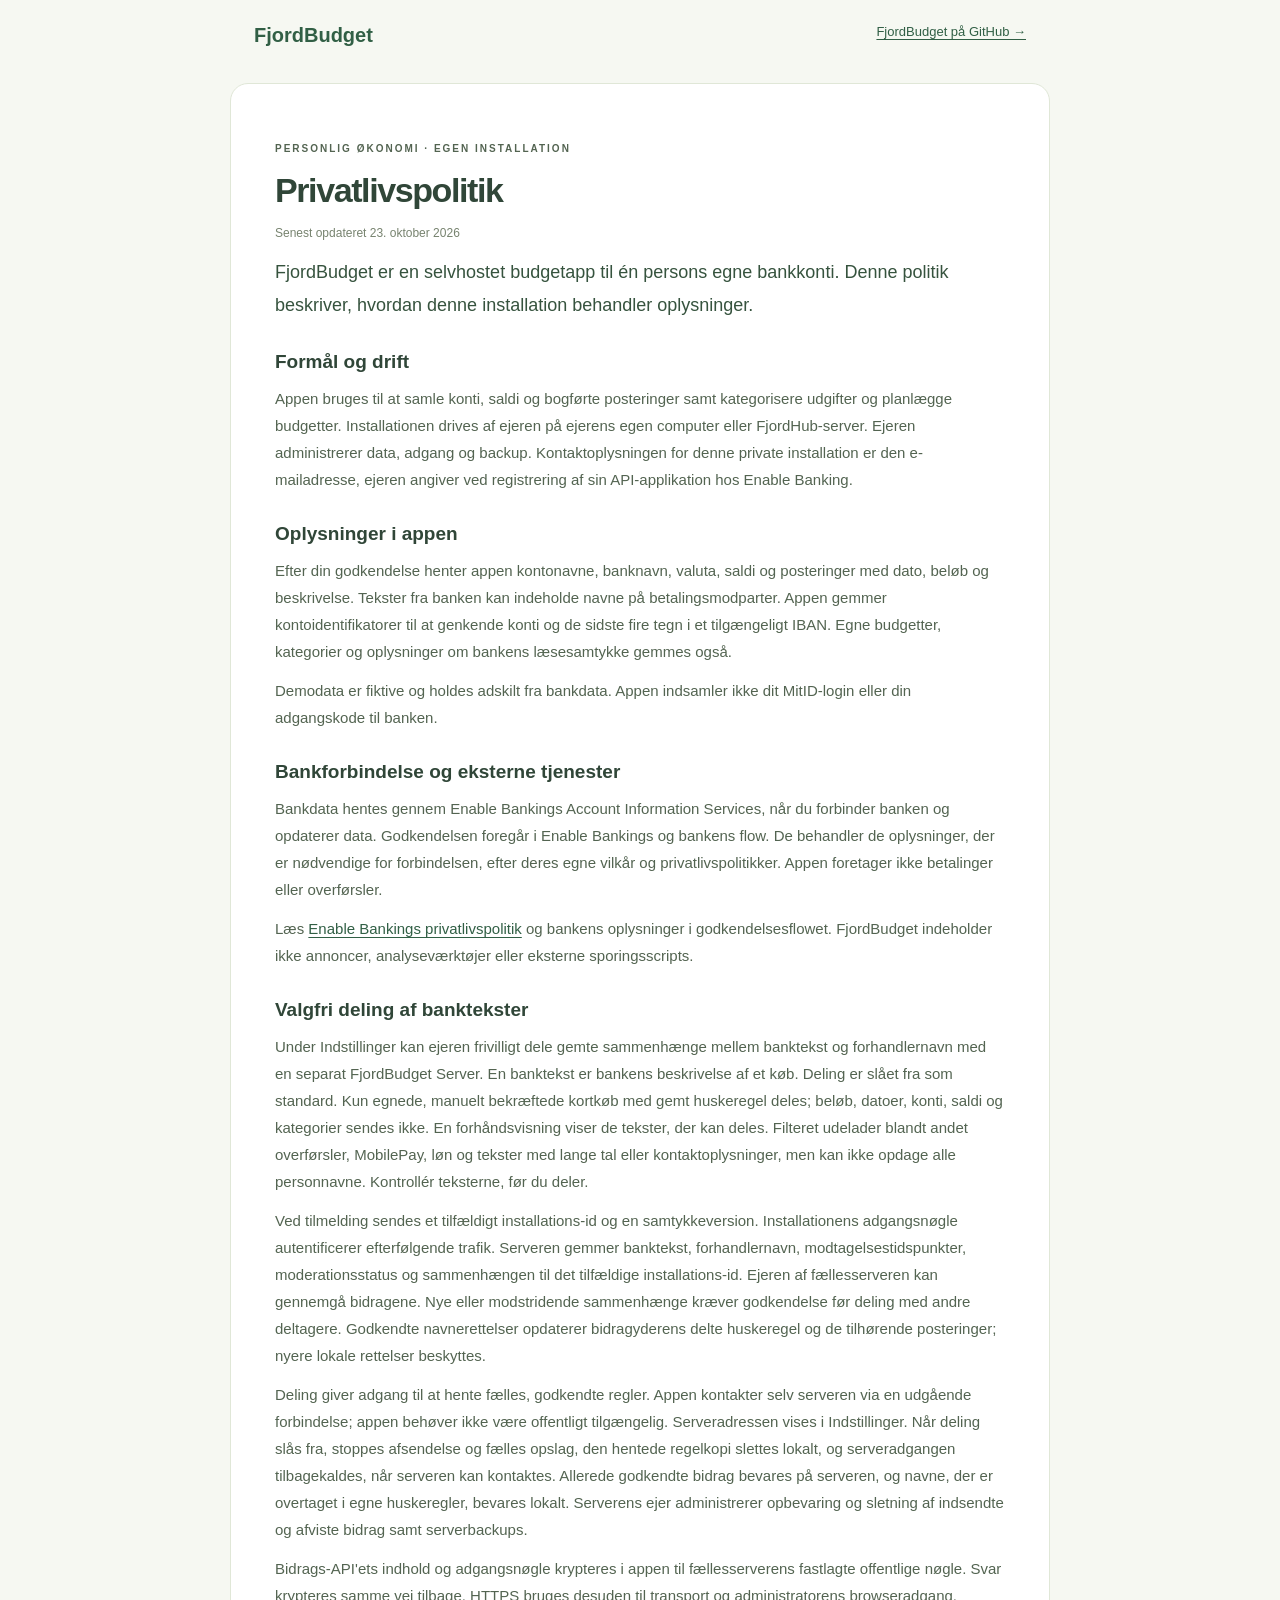
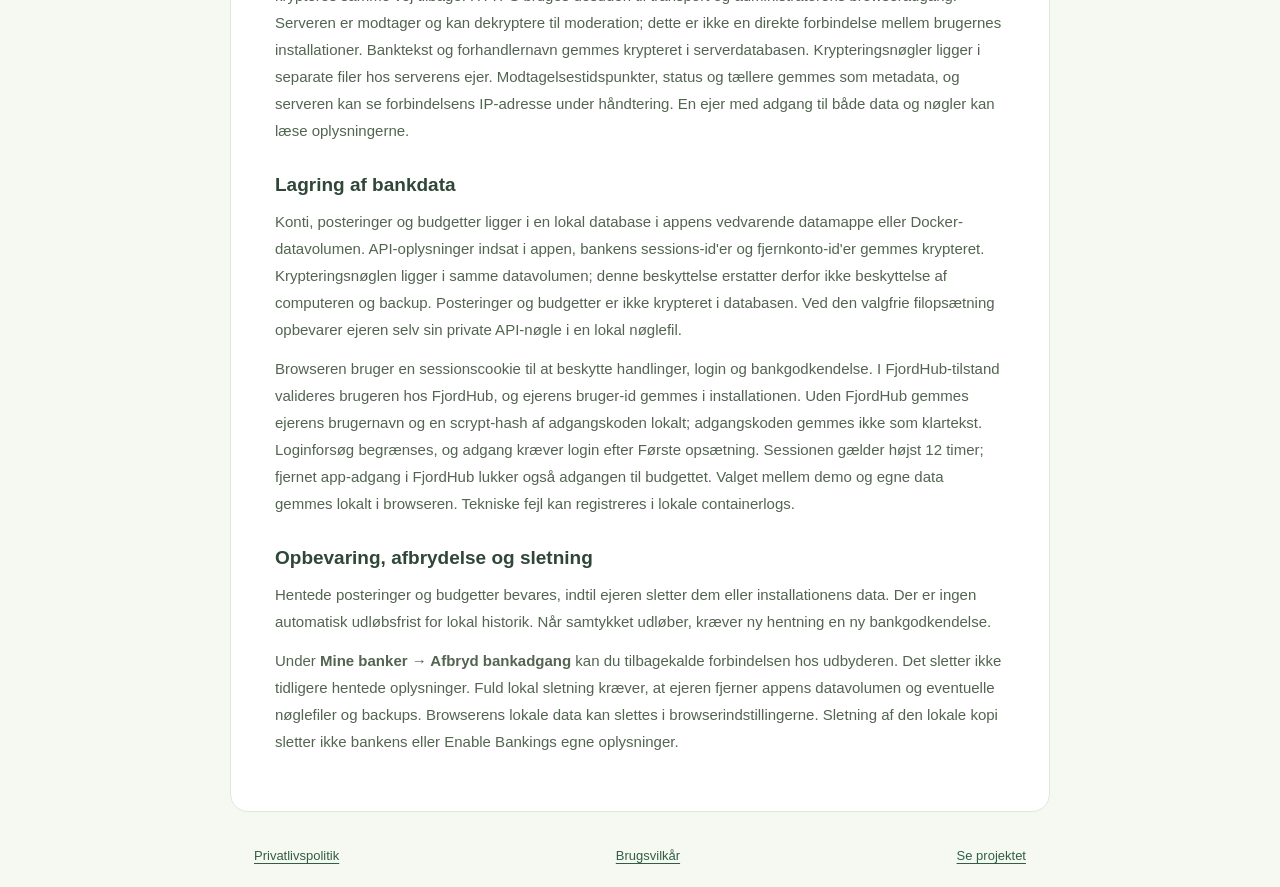
==== commit 22de4b10: "Add automatic first-owner setup and native LXC deployment" ====
--- a/docs/privacy.html
+++ b/docs/privacy.html
@@ -29,8 +29,8 @@
     <p>Deling giver adgang til at hente fælles, godkendte regler. Appen kontakter selv serveren via en udgående forbindelse; appen behøver ikke være offentligt tilgængelig. Serveradressen vises i Indstillinger. Når deling slås fra, stoppes afsendelse og fælles opslag, den hentede regelkopi slettes lokalt, og serveradgangen tilbagekaldes, når serveren kan kontaktes. Allerede godkendte bidrag bevares på serveren, og navne, der er overtaget i egne huskeregler, bevares lokalt. Serverens ejer administrerer opbevaring og sletning af indsendte og afviste bidrag samt serverbackups.</p>
     <p>Bidrags-API'ets indhold og adgangsnøgle krypteres i appen til fællesserverens fastlagte offentlige nøgle. Svar krypteres samme vej tilbage. HTTPS bruges desuden til transport og administratorens browseradgang. Serveren er modtager og kan dekryptere til moderation; dette er ikke en direkte forbindelse mellem brugernes installationer. Banktekst og forhandlernavn gemmes krypteret i serverdatabasen. Krypteringsnøgler ligger i separate filer hos serverens ejer. Modtagelsestidspunkter, status og tællere gemmes som metadata, og serveren kan se forbindelsens IP-adresse under håndtering. En ejer med adgang til både data og nøgler kan læse oplysningerne.</p>
     <h2>Lagring af bankdata</h2>
-    <p>Konti, posteringer og budgetter ligger i en lokal database i appens vedvarende Docker-datavolumen. API-oplysninger indsat i appen, bankens sessions-id'er og fjernkonto-id'er gemmes krypteret. Krypteringsnøglen ligger i samme datavolumen; denne beskyttelse erstatter derfor ikke beskyttelse af computeren og backup. Posteringer og budgetter er ikke krypteret i databasen. Ved den valgfrie filopsætning opbevarer ejeren selv sin private API-nøgle i en lokal nøglefil.</p>
-    <p>Browseren bruger en sessionscookie til at beskytte handlinger, login og bankgodkendelse. I FjordHub-tilstand valideres brugeren hos FjordHub, og ejerens bruger-id gemmes i installationen. Sessionen gælder højst 12 timer; fjernet app-adgang i FjordHub lukker også adgangen til budgettet. Valget mellem demo og egne data gemmes lokalt i browseren. Tekniske fejl kan registreres i lokale containerlogs.</p>
+    <p>Konti, posteringer og budgetter ligger i en lokal database i appens vedvarende datamappe eller Docker-datavolumen. API-oplysninger indsat i appen, bankens sessions-id'er og fjernkonto-id'er gemmes krypteret. Krypteringsnøglen ligger i samme datavolumen; denne beskyttelse erstatter derfor ikke beskyttelse af computeren og backup. Posteringer og budgetter er ikke krypteret i databasen. Ved den valgfrie filopsætning opbevarer ejeren selv sin private API-nøgle i en lokal nøglefil.</p>
+    <p>Browseren bruger en sessionscookie til at beskytte handlinger, login og bankgodkendelse. I FjordHub-tilstand valideres brugeren hos FjordHub, og ejerens bruger-id gemmes i installationen. Uden FjordHub gemmes ejerens brugernavn og en scrypt-hash af adgangskoden lokalt; adgangskoden gemmes ikke som klartekst. Loginforsøg begrænses, og adgang kræver login efter Første opsætning. Sessionen gælder højst 12 timer; fjernet app-adgang i FjordHub lukker også adgangen til budgettet. Valget mellem demo og egne data gemmes lokalt i browseren. Tekniske fejl kan registreres i lokale containerlogs.</p>
     <h2>Opbevaring, afbrydelse og sletning</h2>
     <p>Hentede posteringer og budgetter bevares, indtil ejeren sletter dem eller installationens data. Der er ingen automatisk udløbsfrist for lokal historik. Når samtykket udløber, kræver ny hentning en ny bankgodkendelse.</p>
     <p>Under <strong>Mine banker → Afbryd bankadgang</strong> kan du tilbagekalde forbindelsen hos udbyderen. Det sletter ikke tidligere hentede oplysninger. Fuld lokal sletning kræver, at ejeren fjerner appens datavolumen og eventuelle nøglefiler og backups. Browserens lokale data kan slettes i browserindstillingerne. Sletning af den lokale kopi sletter ikke bankens eller Enable Bankings egne oplysninger.</p>
